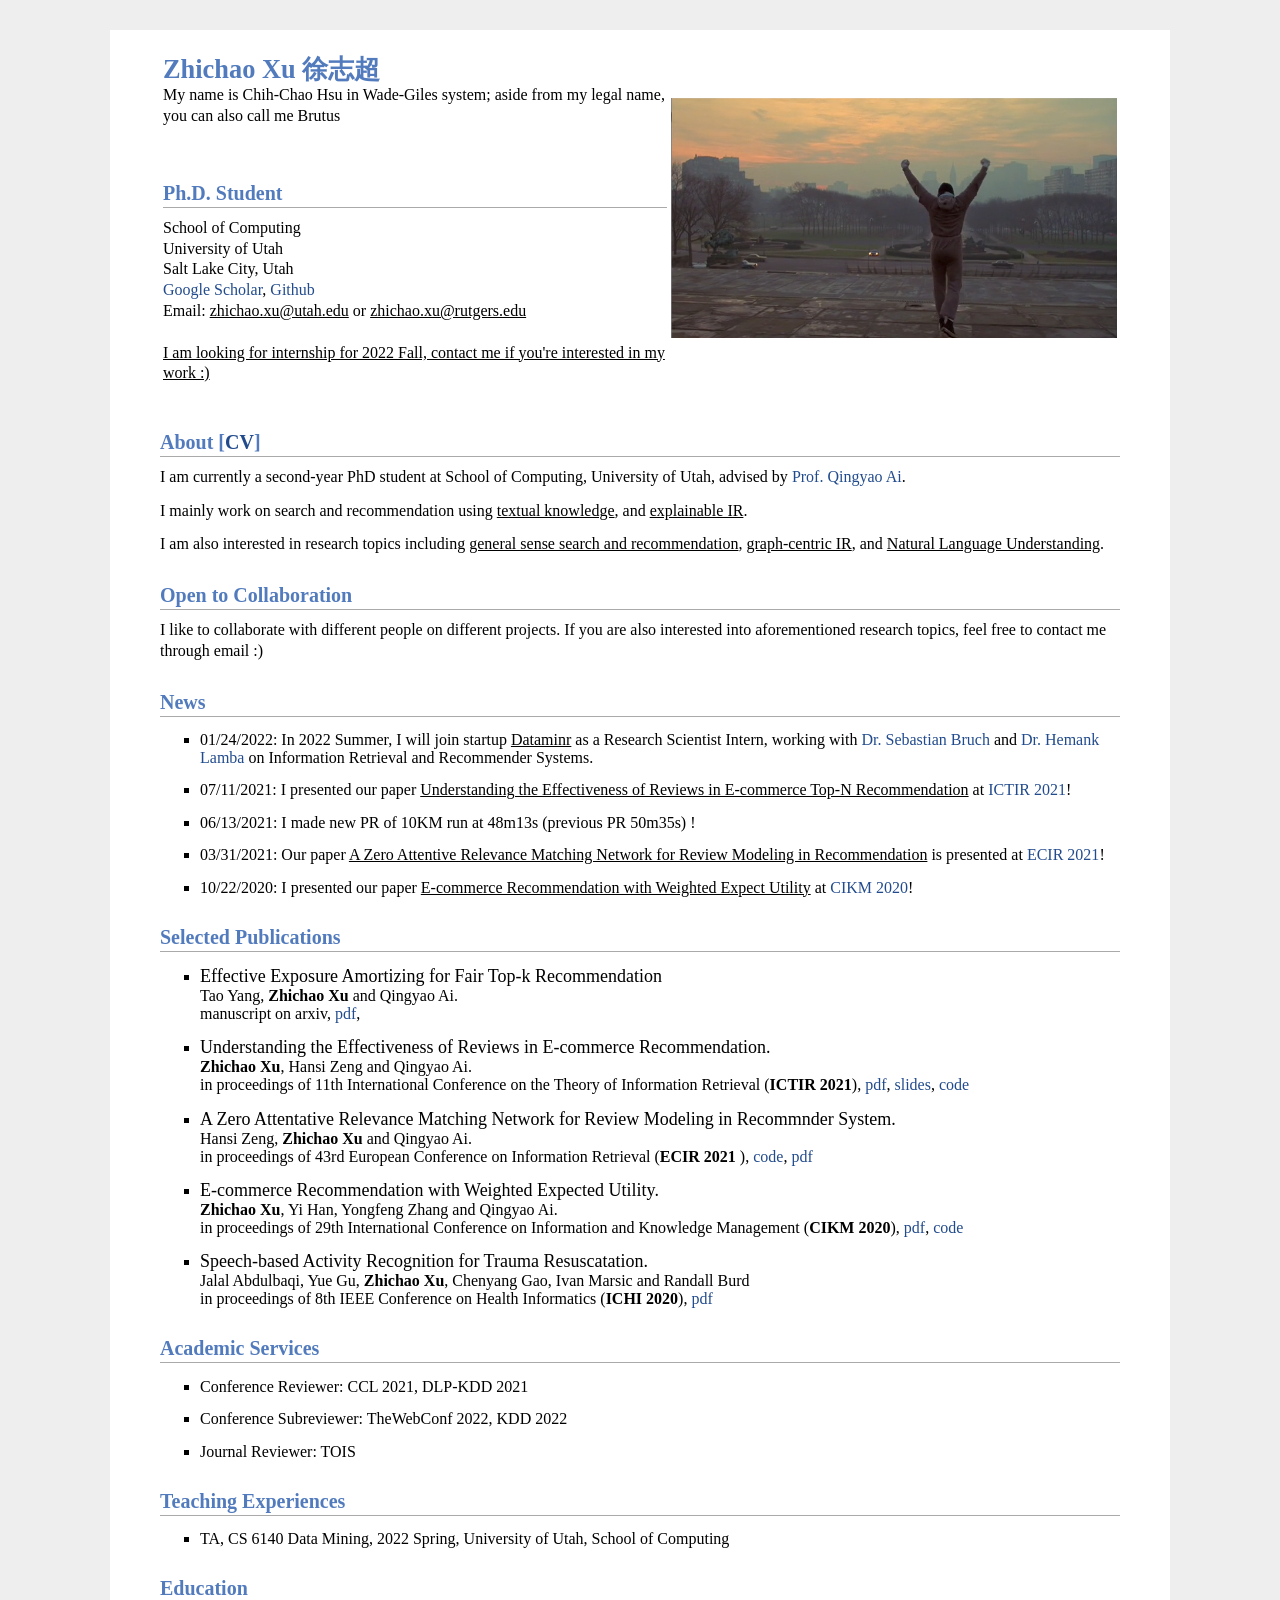
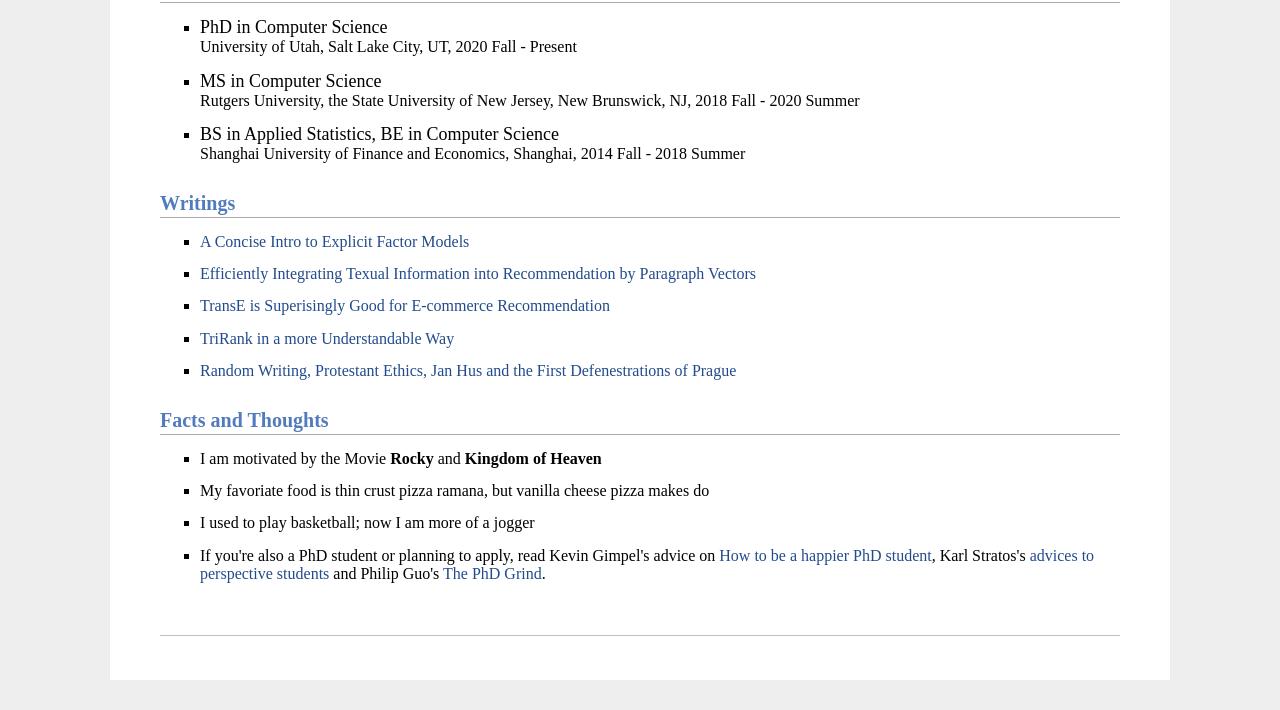
==== index.html @ 5291710b "Add files via upload" ====
<!DOCTYPE html PUBLIC "-//W3C//DTD XHTML 1.1//EN"
  "http://www.w3.org/TR/xhtml11/DTD/xhtml11.dtd">
<html xmlns="http://www.w3.org/1999/xhtml" xml:lang="en">
<head>
<link rel="shortcut icon" href="myIcon.ico">
<meta http-equiv="Content-Type" content="text/html;charset=utf-8" />

<link rel="stylesheet" href="jemdoc.css" type="text/css">
<title>Zhichao Xu, University of Utah</title>
<script>
  (function(i,s,o,g,r,a,m){i['GoogleAnalyticsObject']=r;i[r]=i[r]||function(){
  (i[r].q=i[r].q||[]).push(arguments)},i[r].l=1*new Date();a=s.createElement(o),
  m=s.getElementsByTagName(o)[0];a.async=1;a.src=g;m.parentNode.insertBefore(a,m)
  })(window,document,'script','https://www.google-analytics.com/analytics.js','ga');

  ga('create', 'UA-87320911-1', 'auto');
  ga('send', 'pageview');

</script>
</head>
<body>

<table>
	<tbody>
		<tr>
			<td width="670", height="240">
				<div id="toptitle">					
					<h1>Zhichao Xu 徐志超</h1>
					<p>My name is Chih-Chao Hsu in Wade-Giles system; aside from my legal name, you can also call me Brutus</p>
				</div>
				
				<h2>Ph.D. Student</h2>
				<p>
					School of Computing 
					<br>
					University of Utah 
					<br>
					Salt Lake City, Utah
					<br>
					<a href="https://scholar.google.com/citations?hl=en&user=LmLtV_kAAAAJ&view_op=list_works&authuser=1&sortby=pubdate">Google Scholar</a>,
					<a href="https://github.com/zhichaoxu-shufe">Github</a>
					<br>
					Email: <u>zhichao.xu@utah.edu</u> or <u>zhichao.xu@rutgers.edu</u>
					<br>
					<br>
					<u>I am looking for internship for 2022 Fall, contact me if you're interested in my work :)</u>
				</p>
			</td>
			<td>
			<img src="images/Rocky.png" border="0" height="240">
			</td>
		</tr>
	<tr>
	</tr>
	</tbody>
</table>

<h2>About [<a href="zhichao_xu_cv_homepage.pdf">CV</a>]</h2>
<p> 
	I am currently a second-year PhD student at School of Computing, University of Utah, advised by <a href="http://ir.aiqingyao.org/home">Prof. Qingyao Ai</a>.
</p>
<p>
	I mainly work on search and recommendation using <u>textual knowledge</u>, and <u>explainable IR</u>.	
</p>
<p>
	I am also interested in research topics including <u>general sense search and recommendation</u>, <u>graph-centric IR</u>, and <u>Natural Language Understanding</u>.
</p>

<h2> Open to Collaboration </h2> 
<p> 
	I like to collaborate with different people on different projects. If you are also interested into aforementioned research topics, feel free to contact me through email :)
</p>

	
<h2> News </h2> 
<ul>
	<li> 01/24/2022: In 2022 Summer, I will join startup <u>Dataminr</u> as a Research Scientist Intern, working with <a href="https://scholar.google.com/citations?hl=en&user=aAWYKCcAAAAJ&view_op=list_works&sortby=pubdate">Dr. Sebastian Bruch</a> and <a href="https://scholar.google.com/citations?user=nuW3M98AAAAJ&hl=en">Dr. Hemank Lamba</a> on Information Retrieval and Recommender Systems.
	</li>
	<li> 07/11/2021: I presented our paper <u>Understanding the Effectiveness of Reviews in E-commerce Top-N Recommendation</u> at <a href="https://ictir2021.org/">ICTIR 2021</a>!
	</li>
	<li> 06/13/2021: I made new PR of 10KM run at 48m13s (previous PR 50m35s) !
	</li>
	<li> 03/31/2021: Our paper <u>A Zero Attentive Relevance Matching Network for Review Modeling in Recommendation</u> is presented at <a href="https://www.ecir2021.eu/">ECIR 2021</a>!
	</li>
	<li> 10/22/2020: I presented our paper <u>E-commerce Recommendation with Weighted Expect Utility</u> at <a href="https://cikm2020.org/">CIKM 2020</a>!
	</li>
</ul>

<h2> Selected Publications </h2> 
<ul>
	<li> <font face = "Georgia" size = "+1">Effective Exposure Amortizing for Fair Top-k Recommendation</font><br>

		Tao Yang, <b>Zhichao Xu</b> and Qingyao Ai.<br>
		manuscript on arxiv,

		<a href="https://arxiv.org/pdf/2204.03046">pdf</a>,
	</li>
	<li> <font face = "Georgia" size = "+1">Understanding the Effectiveness of Reviews in E-commerce Recommendation.</font><br>

		<b>Zhichao Xu</b>, Hansi Zeng and Qingyao Ai.<br>
		in proceedings of 11th International Conference on the Theory of Information Retrieval (<b>ICTIR 2021</b>),

		<a href="https://arxiv.org/abs/2106.09665">pdf</a>,
		<a href="https://drive.google.com/file/d/1ozl6zHEdwwZziS7ttX9AENeKAaf14ACF/view?usp=sharing">slides</a>,
		<a href="https://github.com/zhichaoxu-shufe/understanding-reviews">code</a>
	</li>
	<li> <font face = "Georgia" size = "+1">A Zero Attentative Relevance Matching Network for Review Modeling in Recommnder System. </font><br>

		Hansi Zeng, <b>Zhichao Xu</b> and Qingyao Ai. <br>
		in proceedings of 43rd European Conference on Information Retrieval (<b>ECIR 2021 </b>),

		<a href="https://github.com/HansiZeng/ZARM">code</a>,
		<a href="https://arxiv.org/abs/2101.06387">pdf</a>
	</li>
	<li> <font face = "Georgia" size = "+1">E-commerce Recommendation with Weighted Expected Utility. </font><br>

		<b>Zhichao Xu</b>, Yi Han, Yongfeng Zhang and Qingyao Ai. <br>
		in proceedings of 29th International Conference on Information and Knowledge Management (<b>CIKM 2020</b>),

		<a href="https://dl.acm.org/doi/abs/10.1145/3340531.3411993">pdf</a>,
		<a href="https://github.com/zhichaoxu-shufe/E-commerce-Rec-with-WEU">code</a>
	</li>
	<li> <font face = "Georgia" size = "+1">Speech-based Activity Recognition for Trauma Resuscatation.</font><br>

		Jalal Abdulbaqi, Yue Gu, <b>Zhichao Xu</b>, Chenyang Gao, Ivan Marsic and Randall Burd<br>
		in proceedings of 8th IEEE Conference on Health Informatics (<b>ICHI 2020</b>),

		<a href="https://ieeexplore.ieee.org/abstract/document/9374372">pdf</a>
	</li>
</ul>
	
<h2> Academic Services </h2>
<ul>
	<li> Conference Reviewer: CCL 2021, DLP-KDD 2021
	</li>
	<li> Conference Subreviewer: TheWebConf 2022, KDD 2022
	</li>
	<li> Journal Reviewer: TOIS
	</li>
</ul>
	
<h2> Teaching Experiences </h2>
<ul>
	<li> TA, CS 6140 Data Mining, 2022 Spring, University of Utah, School of Computing
	</li>
</ul>


<h2> Education </h2>
<ul>
	<li> <font face="Georgia" size="+1">PhD in Computer Science</font><br> 
		University of Utah, Salt Lake City, UT, 2020 Fall - Present
	</li>
	<li> <font face="Georgia" size="+1">MS in Computer Science</font><br>
		Rutgers University, the State University of New Jersey, New Brunswick, NJ, 2018 Fall - 2020 Summer
	</li>
	<li> <font face="Georgia" size="+1">BS in Applied Statistics, BE in Computer Science</font><br>
		Shanghai University of Finance and Economics, Shanghai, 2014 Fall - 2018 Summer
	</li>
</ul>
	
<h2> Writings </h2>
<ul>
	<li> <a href="https://drive.google.com/file/d/16vuwj6nqhdZL_20WUq_kqKdzdZYjsht3/view?usp=sharing">A Concise Intro to Explicit Factor Models</a>
	</li>
	<li> <a href="https://drive.google.com/file/d/1DrS0gajN26NDdY1848lvbG5WqQ-GRHMM/view?usp=sharing">Efficiently Integrating Texual Information into Recommendation by Paragraph Vectors</a>
	</li>
	<li> <a href="https://drive.google.com/file/d/1PBr1qONUiPK_YTCZgQYl-dJdDLxAdyII/view?usp=sharing">TransE is Superisingly Good for E-commerce Recommendation</a>
	</li>
	<li> <a href="https://drive.google.com/file/d/1na8M5XKB8Eqh3_lWRy3IFYZZqIx6TCVs/view?usp=sharing">TriRank in a more Understandable Way</a>
	</li>
	<li> <a href="https://drive.google.com/file/d/1eMzhZ8K7l2jRC_zYJu3dSK6OIHD3osiO/view?usp=sharing">Random Writing, Protestant Ethics, Jan Hus and the First Defenestrations of Prague</a>
	</li>
</ul>

<h2> Facts and Thoughts </h2>
<ul>
	<li> I am motivated by the Movie <b>Rocky</b> and <b>Kingdom of Heaven</b>
	</li>
	<li> My favoriate food is thin crust pizza ramana, but vanilla cheese pizza makes do
	</li>
	<li> I used to play basketball; now I am more of a jogger
	</li>
	<li> If you're also a PhD student or planning to apply, read Kevin Gimpel's advice on <a href="https://home.ttic.edu/~kgimpel/etc/phd-advice.pdf">How to be a happier PhD student</a>, Karl Stratos's <a href="http://karlstratos.com/#student">advices to perspective students</a> and Philip Guo's <a href="https://www.scholat.com/teamwork/teamworkdownloadscholar.html?id=4924&teamId=1158">The PhD Grind</a>.
</ul>


<p><center>
	<div id="clustrmaps-widget" style="width:30%">
		<script type="text/javascript" id="clustrmaps" src="//clustrmaps.com/map_v2.js?d=2pfFYFQyuD56AVtvFpUzIDqj9STNfO0JtDQ7USXqIRo&cl=ffffff&w=a"></script>

</div>  

<div id="footer">
	<div id="footer-text"></div>
</div>

</center></p>
</body></html>
---- jemdoc.css ----
/* Default css file for jemdoc. */

table#tlayout {
    border: none;
    border-collapse: separate;
    background: white;
}
/*
body {
	background: white;
	padding-bottom: 8px;
	margin: 0;
}
*/
html {
  background-color: #eeeeee; 
}

body { 
  font-family: Georgia, serif;
  color: #000;
  background-color: #ffffff; 
  text-align:left; /* for IE */
  margin-top: 30px; 
  margin-bottom: 30px;
  margin-left: auto;
  margin-right: auto;
  padding-left:  50px;
  padding-right: 50px;
  padding-top: 10px;
  padding-bottom: 30px;
  max-width: 960px;
}

#layout-menu {
	background: #f6f6f6;
	border: 1px solid #dddddd;
	padding-top: 0.5em;
	padding-left: 8px;
	padding-right: 8px;
	font-size: 1.0em;
	width: auto;
	white-space: nowrap;
    text-align: left;
    vertical-align: top;
}

#layout-menu td {
	background: #f4f4f4;
    vertical-align: top;
}

#layout-content {
	padding-top: 0.0em;
	padding-left: 1.0em;
	padding-right: 1.0em;
    border: none;
    background: white;
    text-align: left;
    vertical-align: top;
}

#layout-menu a {
	line-height: 1.5em;
	margin-left: 0.5em;
}

tt {
    background: #ffffdd;
}

pre, tt {
	font-size: 90%;
	font-family: monaco, monospace;
}

a, a > tt {
	color: #224b8d;
	text-decoration: none;
}

a:hover {
	border-bottom: 1px gray dotted;
}

#layout-menu a.current:link, #layout-menu a.current:visited {
	color: #022b6d;
	border-bottom: 1px gray solid;
}
#layout-menu a:link, #layout-menu a:visited, #layout-menu a:hover {
	color: #527bbd;
	text-decoration: none;
}
#layout-menu a:hover {
	text-decoration: none;
}

div.menu-category {
	border-bottom: 1px solid gray;
	margin-top: 0.8em;
	padding-top: 0.2em;
	padding-bottom: 0.1em;
	font-weight: bold;
}

div.menu-item {
	padding-left: 16px;
	text-indent: -16px;
}

div#toptitle {
	padding-bottom: 0.2em;
	margin-bottom: 1.5em;
	/*border-bottom: 3px double gray;*/
}

/* Reduce space if we begin the page with a title. */
div#toptitle + h2, div#toptitle + h3 {
	margin-top: 0em;
}

div#subtitle {
	margin-top: 0.0em;
	margin-bottom: 0.0em;
	padding-top: 0em;
	padding-bottom: 0.1em;
}

em {
	font-style: italic;
}

strong {
	font-weight: bold;
}


h1, h2, h3 {
	color: #527bbd;
	margin-top: 0.7em;
	margin-bottom: 0.5em;
	padding-bottom: 0.2em;
	line-height: 1.0;
	padding-top: 0.5em;
	border-bottom: 1px solid #aaaaaa;
}

h1 {
	font-size: 165%;
	padding-bottom: 0.3em;
}

h2 {
	padding-top: 0.8em;
	font-size: 125%;
}

h2 + h3 {
    padding-top: 0.2em;
}

h3 {
	font-size: 110%;
	border-bottom: none;
}

p {
	margin-top: 0.0em;
	margin-bottom: 0.8em;
	padding: 0;
	line-height: 1.3;
}

pre {
	padding: 0;
	margin: 0;
}

div#footer {
	font-size: small;
	border-top: 1px solid #c0c0c0;
	padding-top: 0.1em;
	margin-top: 4.0em;
	color: #c0c0c0;
}

div#footer a {
	color: #80a0b0;
}

div#footer-text {
	float: left;
	padding-bottom: 8px;
}

ul, ol, dl {
	margin-top: 0.2em;
	padding-top: 0;
	margin-bottom: 0.8em;
}

dt {
	margin-top: 0.5em;
	margin-bottom: 0;
}

dl {
	margin-left: 20px;
}

dd {
	color: #222222;
}

dd > *:first-child {
	margin-top: 0;
}

ul {
	list-style-position: outside;
	list-style-type: square;
}

p + ul, p + ol {
	margin-top: -0.5em;
}

li {
	margin-top:0.9em;
}

ol {
	list-style-position: outside;
	list-style-type: decimal;
}

li p, dd p {
	margin-bottom: 0.3em;
}


ol ol {
	list-style-type: lower-alpha;
}

ol ol ol {
	list-style-type: lower-roman;
}

p + div.codeblock {
	margin-top: -0.6em;
}

div.codeblock, div.infoblock {
	margin-right: 0%;
	margin-top: 1.2em;
	margin-bottom: 1.3em;
}

div.blocktitle {
	font-weight: bold;
	color: #cd7b62;
	margin-top: 1.2em;
	margin-bottom: 0.1em;
}

div.blockcontent {
	border: 1px solid silver;
	padding: 0.3em 0.5em;
}

div.infoblock > div.blockcontent {
	background: #ffffee;
}

div.blockcontent p + ul, div.blockcontent p + ol {
	margin-top: 0.4em;
}

div.infoblock p {
	margin-bottom: 0em;
}

div.infoblock li p, div.infoblock dd p {
	margin-bottom: 0.5em;
}

div.infoblock p + p {
	margin-top: 0.8em;
}

div.codeblock > div.blockcontent {
	background: #f6f6f6;
}

span.pycommand {
	color: #000070;
}

span.statement {
	color: #008800;
}
span.builtin {
	color: #000088;
}
span.special {
	color: #990000;
}
span.operator {
	color: #880000;
}
span.error {
	color: #aa0000;
}
span.comment, span.comment > *, span.string, span.string > * {
	color: #606060;
}

@media print {
	#layout-menu { display: none; }
}

#fwtitle {
	margin: 2px;
}

#fwtitle #toptitle {
	padding-left: 0.5em;
	margin-bottom: 0.5em;
}

#layout-content h1:first-child, #layout-content h2:first-child, #layout-content h3:first-child {
	margin-top: -0.7em;
}

div#toptitle h1, #layout-content div#toptitle h1 {
	margin-bottom: 0.0em;
	padding-bottom: 0.1em;
	padding-top: 0;
	margin-top: 0.5em;
	border-bottom: none;
}

img.eq {
	padding: 0;
	padding-left: 0.1em;
	padding-right: 0.1em;
	margin: 0;
}

img.eqwl {
	padding-left: 2em;
	padding-top: 0.6em;
	padding-bottom: 0.2em;
	margin: 0;
}

table + table {
    margin-top: 1em;
}

tr.heading {
    font-weight: bold;
    border-bottom: 2px solid black;
}

img {
    border: none;
}

table.imgtable, table.imgtable td {
    border: none;
    text-align: left;
}
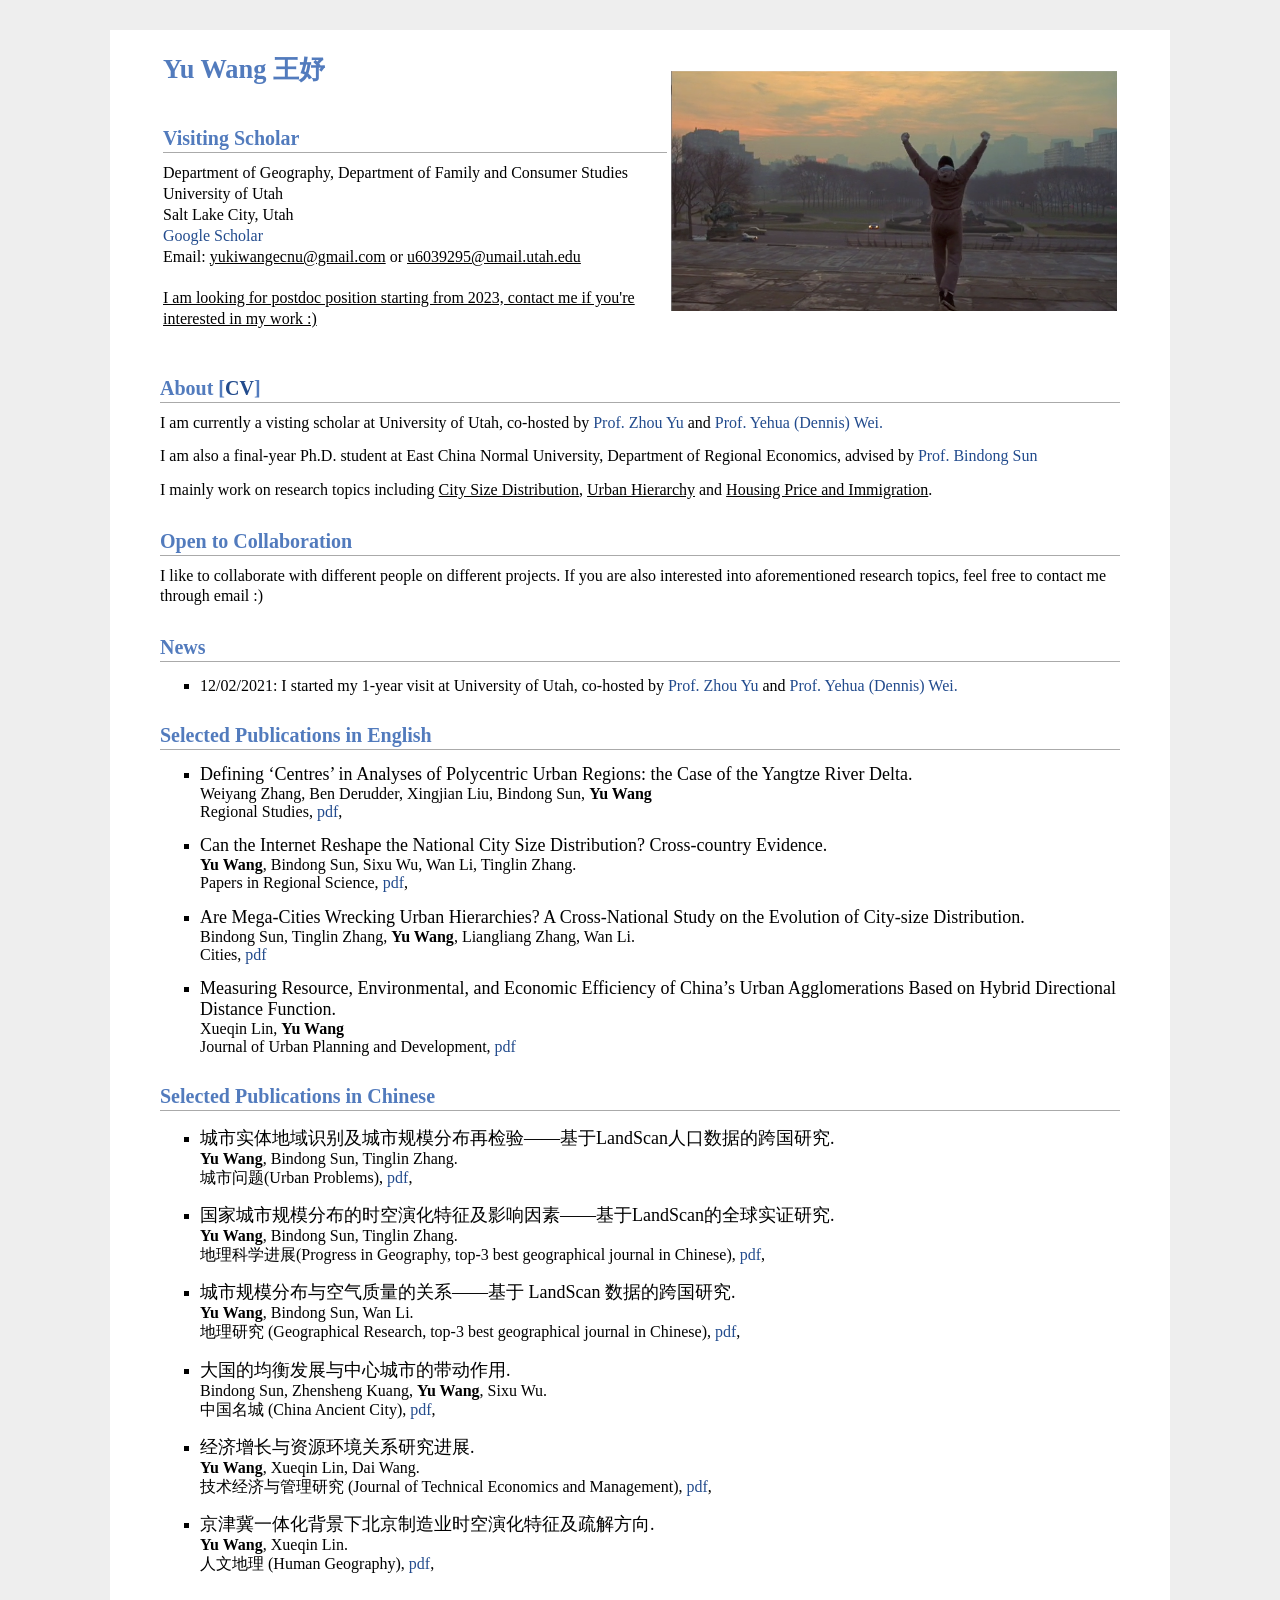
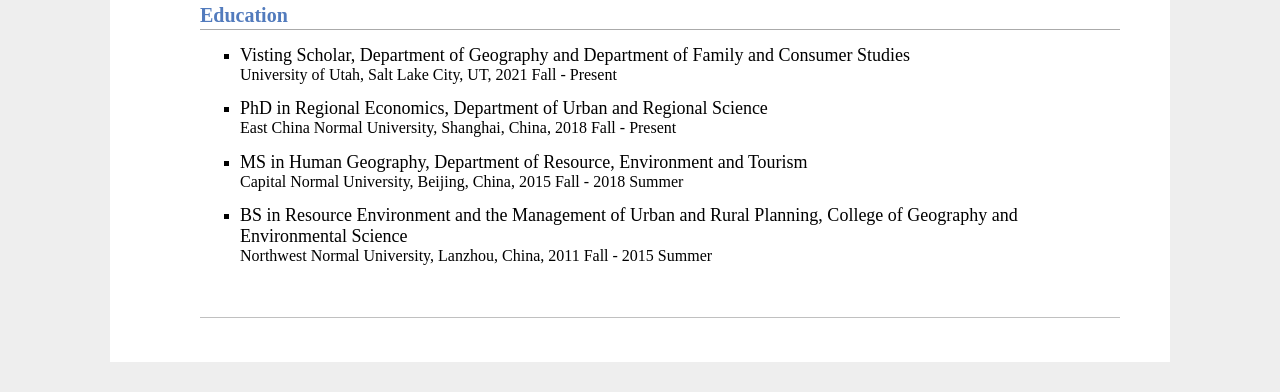
==== commit fad14d8a: "Update index.html" ====
--- a/index.html
+++ b/index.html
@@ -6,7 +6,7 @@
 <meta http-equiv="Content-Type" content="text/html;charset=utf-8" />
 
 <link rel="stylesheet" href="jemdoc.css" type="text/css">
-<title>Zhichao Xu, University of Utah</title>
+<title>Yu Wang, University of Utah</title>
 <script>
   (function(i,s,o,g,r,a,m){i['GoogleAnalyticsObject']=r;i[r]=i[r]||function(){
   (i[r].q=i[r].q||[]).push(arguments)},i[r].l=1*new Date();a=s.createElement(o),
@@ -25,25 +25,23 @@
 		<tr>
 			<td width="670", height="240">
 				<div id="toptitle">					
-					<h1>Zhichao Xu 徐志超</h1>
-					<p>My name is Chih-Chao Hsu in Wade-Giles system; aside from my legal name, you can also call me Brutus</p>
+					<h1>Yu Wang 王妤</h1>
 				</div>
 				
-				<h2>Ph.D. Student</h2>
+				<h2>Visiting Scholar</h2>
 				<p>
-					School of Computing 
+					Department of Geography, Department of Family and Consumer Studies
 					<br>
 					University of Utah 
 					<br>
 					Salt Lake City, Utah
 					<br>
-					<a href="https://scholar.google.com/citations?hl=en&user=LmLtV_kAAAAJ&view_op=list_works&authuser=1&sortby=pubdate">Google Scholar</a>,
-					<a href="https://github.com/zhichaoxu-shufe">Github</a>
+					<a href="https://scholar.google.com/citations?user=kgi0i9MAAAAJ&hl=en">Google Scholar</a>
 					<br>
-					Email: <u>zhichao.xu@utah.edu</u> or <u>zhichao.xu@rutgers.edu</u>
+					Email: <u>yukiwangecnu@gmail.com</u> or <u>u6039295@umail.utah.edu</u>
 					<br>
 					<br>
-					<u>I am looking for internship for 2022 Fall, contact me if you're interested in my work :)</u>
+					<u>I am looking for postdoc position starting from 2023, contact me if you're interested in my work :)</u>
 				</p>
 			</td>
 			<td>
@@ -57,13 +55,13 @@
 
 <h2>About [<a href="zhichao_xu_cv_homepage.pdf">CV</a>]</h2>
 <p> 
-	I am currently a second-year PhD student at School of Computing, University of Utah, advised by <a href="http://ir.aiqingyao.org/home">Prof. Qingyao Ai</a>.
+	I am currently a visting scholar at University of Utah, co-hosted by <a href="https://faculty.utah.edu/u0488603-ZHOU_(Joe)_YU/research/index.hml">Prof. Zhou Yu</a> and <a href="https://content.csbs.utah.edu/~weiy/">Prof. Yehua (Dennis) Wei.</a>
+</p>
+<p> 
+	I am also a final-year Ph.D. student at East China Normal University, Department of Regional Economics, advised by <a href="https://faculty.ecnu.edu.cn/_s32/sbd_en/main.psp">Prof. Bindong Sun</a>
 </p>
 <p>
-	I mainly work on search and recommendation using <u>textual knowledge</u>, and <u>explainable IR</u>.	
-</p>
-<p>
-	I am also interested in research topics including <u>general sense search and recommendation</u>, <u>graph-centric IR</u>, and <u>Natural Language Understanding</u>.
+	I mainly work on research topics including <u>City Size Distribution</u>, <u>Urban Hierarchy</u> and <u>Housing Price and Immigration</u>.	
 </p>
 
 <h2> Open to Collaboration </h2> 
@@ -74,121 +72,102 @@
 	
 <h2> News </h2> 
 <ul>
-	<li> 01/24/2022: In 2022 Summer, I will join startup <u>Dataminr</u> as a Research Scientist Intern, working with <a href="https://scholar.google.com/citations?hl=en&user=aAWYKCcAAAAJ&view_op=list_works&sortby=pubdate">Dr. Sebastian Bruch</a> and <a href="https://scholar.google.com/citations?user=nuW3M98AAAAJ&hl=en">Dr. Hemank Lamba</a> on Information Retrieval and Recommender Systems.
-	</li>
-	<li> 07/11/2021: I presented our paper <u>Understanding the Effectiveness of Reviews in E-commerce Top-N Recommendation</u> at <a href="https://ictir2021.org/">ICTIR 2021</a>!
-	</li>
-	<li> 06/13/2021: I made new PR of 10KM run at 48m13s (previous PR 50m35s) !
-	</li>
-	<li> 03/31/2021: Our paper <u>A Zero Attentive Relevance Matching Network for Review Modeling in Recommendation</u> is presented at <a href="https://www.ecir2021.eu/">ECIR 2021</a>!
-	</li>
-	<li> 10/22/2020: I presented our paper <u>E-commerce Recommendation with Weighted Expect Utility</u> at <a href="https://cikm2020.org/">CIKM 2020</a>!
+	<li> 12/02/2021: I started my 1-year visit at University of Utah, co-hosted by <a href="https://faculty.utah.edu/u0488603-ZHOU_(Joe)_YU/research/index.hml">Prof. Zhou Yu</a> and <a href="https://content.csbs.utah.edu/~weiy/">Prof. Yehua (Dennis) Wei.</a>
 	</li>
 </ul>
 
-<h2> Selected Publications </h2> 
+<h2> Selected Publications in English</h2> 
 <ul>
-	<li> <font face = "Georgia" size = "+1">Effective Exposure Amortizing for Fair Top-k Recommendation</font><br>
+	<li> <font face = "Georgia" size = "+1">Defining ‘Centres’ in Analyses of Polycentric Urban Regions: the Case of the Yangtze River Delta.</font><br>
 
-		Tao Yang, <b>Zhichao Xu</b> and Qingyao Ai.<br>
-		manuscript on arxiv,
+		Weiyang Zhang, Ben Derudder, Xingjian Liu, Bindong Sun, <b>Yu Wang</b><br>
+		Regional Studies,
+		<a href="https://www.tandfonline.com/doi/abs/10.1080/00343404.2021.1912725">pdf</a>,
+	</li>
+	<li> <font face = "Georgia" size = "+1">Can the Internet Reshape the National City Size Distribution? Cross‐country Evidence.</font><br>
 
-		<a href="https://arxiv.org/pdf/2204.03046">pdf</a>,
+		<b>Yu Wang</b>, Bindong Sun, Sixu Wu, Wan Li, Tinglin Zhang.<br>
+		Papers in Regional Science,
+
+		<a href="https://rsaiconnect.onlinelibrary.wiley.com/doi/abs/10.1111/pirs.12619">pdf</a>,
 	</li>
-	<li> <font face = "Georgia" size = "+1">Understanding the Effectiveness of Reviews in E-commerce Recommendation.</font><br>
+	<li> <font face = "Georgia" size = "+1">Are Mega-Cities Wrecking Urban Hierarchies? A Cross-National Study on the Evolution of City-size Distribution. </font><br>
 
-		<b>Zhichao Xu</b>, Hansi Zeng and Qingyao Ai.<br>
-		in proceedings of 11th International Conference on the Theory of Information Retrieval (<b>ICTIR 2021</b>),
+		Bindong Sun, Tinglin Zhang, <b>Yu Wang</b>, Liangliang Zhang, Wan Li. <br>
+		Cities,
 
-		<a href="https://arxiv.org/abs/2106.09665">pdf</a>,
-		<a href="https://drive.google.com/file/d/1ozl6zHEdwwZziS7ttX9AENeKAaf14ACF/view?usp=sharing">slides</a>,
-		<a href="https://github.com/zhichaoxu-shufe/understanding-reviews">code</a>
+		<a href="https://www.sciencedirect.com/science/article/abs/pii/S0264275120313470">pdf</a>
 	</li>
-	<li> <font face = "Georgia" size = "+1">A Zero Attentative Relevance Matching Network for Review Modeling in Recommnder System. </font><br>
+	<li> <font face = "Georgia" size = "+1">Measuring Resource, Environmental, and Economic Efficiency of China’s Urban Agglomerations Based on Hybrid Directional Distance Function.</font><br>
 
-		Hansi Zeng, <b>Zhichao Xu</b> and Qingyao Ai. <br>
-		in proceedings of 43rd European Conference on Information Retrieval (<b>ECIR 2021 </b>),
+		Xueqin Lin, <b>Yu Wang</b><br>
+		Journal of Urban Planning and Development,
 
-		<a href="https://github.com/HansiZeng/ZARM">code</a>,
-		<a href="https://arxiv.org/abs/2101.06387">pdf</a>
-	</li>
-	<li> <font face = "Georgia" size = "+1">E-commerce Recommendation with Weighted Expected Utility. </font><br>
-
-		<b>Zhichao Xu</b>, Yi Han, Yongfeng Zhang and Qingyao Ai. <br>
-		in proceedings of 29th International Conference on Information and Knowledge Management (<b>CIKM 2020</b>),
-
-		<a href="https://dl.acm.org/doi/abs/10.1145/3340531.3411993">pdf</a>,
-		<a href="https://github.com/zhichaoxu-shufe/E-commerce-Rec-with-WEU">code</a>
-	</li>
-	<li> <font face = "Georgia" size = "+1">Speech-based Activity Recognition for Trauma Resuscatation.</font><br>
-
-		Jalal Abdulbaqi, Yue Gu, <b>Zhichao Xu</b>, Chenyang Gao, Ivan Marsic and Randall Burd<br>
-		in proceedings of 8th IEEE Conference on Health Informatics (<b>ICHI 2020</b>),
-
-		<a href="https://ieeexplore.ieee.org/abstract/document/9374372">pdf</a>
+		<a href="https://ascelibrary.org/doi/abs/10.1061/(ASCE)UP.1943-5444.0000496">pdf</a>
 	</li>
 </ul>
 	
-<h2> Academic Services </h2>
+<h2> Selected Publications in Chinese</h2>
 <ul>
-	<li> Conference Reviewer: CCL 2021, DLP-KDD 2021
+
+	<li> <font face = "Georgia" size = "+1">城市实体地域识别及城市规模分布再检验——基于LandScan人口数据的跨国研究. </font><br>
+
+		<b>Yu Wang</b>, Bindong Sun, Tinglin Zhang. <br>
+		城市问题(Urban Problems),
+
+		<a href="https://kns.cnki.net/kcms/detail/detail.aspx?dbcode=CJFD&dbname=CJFDLAST2022&filename=CSWT202110007&uniplatform=NZKPT&v=haVsmcKTRooMiqEWNCQlXyporRfx8c-86XnKAVLPP-ADRvC2kgwi9uq2pRwU-W9k">pdf</a>,
 	</li>
-	<li> Conference Subreviewer: TheWebConf 2022, KDD 2022
+	<li> <font face = "Georgia" size = "+1">国家城市规模分布的时空演化特征及影响因素——基于LandScan的全球实证研究. </font><br>
+
+		<b>Yu Wang</b>, Bindong Sun, Tinglin Zhang. <br>
+		地理科学进展(Progress in Geography, top-3 best geographical journal in Chinese),
+
+		<a href="https://kns.cnki.net/kcms/detail/detail.aspx?dbcode=CJFD&dbname=CJFDLAST2021&filename=DLKJ202111002&uniplatform=NZKPT&v=LDvzdCfBtETkJBGWvefUFbDqxziY2sqgMH7L0o7Lm1Dxjv0WNG7KEOMl_ww8I3vP">pdf</a>,
 	</li>
-	<li> Journal Reviewer: TOIS
+	<li> <font face = "Georgia" size = "+1">城市规模分布与空气质量的关系——基于 LandScan 数据的跨国研究. </font><br>
+
+		<b>Yu Wang</b>, Bindong Sun, Wan Li. <br>
+		地理研究 (Geographical Research, top-3 best geographical journal in Chinese),
+
+		<a href="https://www.cnki.com.cn/Article/CJFDTotal-DLYJ202111015.htm">pdf</a>,
 	</li>
-</ul>
+	<li> <font face = "Georgia" size = "+1">大国的均衡发展与中心城市的带动作用. </font><br>
+
+		Bindong Sun, Zhensheng Kuang, <b>Yu Wang</b>, Sixu Wu.<br>
+		中国名城 (China Ancient City),
+		<a href="http://www.cqvip.com/qk/82958x/202010/7102922501.html">pdf</a>,
+	</li>
+	<li> <font face = "Georgia" size = "+1">经济增长与资源环境关系研究进展. </font><br>
+
+		<b>Yu Wang</b>, Xueqin Lin, Dai Wang.<br>
+		技术经济与管理研究 (Journal of Technical Economics and Management),
+		<a href="https://www.cnki.com.cn/Article/CJFDTotal-JXJG201909015.htm">pdf</a>,
+	</li>
+	<li> <font face = "Georgia" size = "+1">京津冀一体化背景下北京制造业时空演化特征及疏解方向. </font><br>
+
+		<b>Yu Wang</b>, Xueqin Lin.<br>
+		人文地理 (Human Geography),
+		<a href="http://rwdl.xisu.edu.cn/CN/article/downloadArticleFile.do?attachType=PDF&id=8594">pdf</a>,
+	</li>
 	
-<h2> Teaching Experiences </h2>
-<ul>
-	<li> TA, CS 6140 Data Mining, 2022 Spring, University of Utah, School of Computing
-	</li>
-</ul>
 
 
 <h2> Education </h2>
 <ul>
-	<li> <font face="Georgia" size="+1">PhD in Computer Science</font><br> 
-		University of Utah, Salt Lake City, UT, 2020 Fall - Present
+	<li> <font face="Georgia" size="+1">Visting Scholar, Department of Geography and Department of Family and Consumer Studies</font><br> 
+		University of Utah, Salt Lake City, UT, 2021 Fall - Present
 	</li>
-	<li> <font face="Georgia" size="+1">MS in Computer Science</font><br>
-		Rutgers University, the State University of New Jersey, New Brunswick, NJ, 2018 Fall - 2020 Summer
+	<li> <font face="Georgia" size="+1">PhD in Regional Economics, Department of Urban and Regional Science</font><br> 
+		East China Normal University, Shanghai, China, 2018 Fall - Present
 	</li>
-	<li> <font face="Georgia" size="+1">BS in Applied Statistics, BE in Computer Science</font><br>
-		Shanghai University of Finance and Economics, Shanghai, 2014 Fall - 2018 Summer
+	<li> <font face="Georgia" size="+1">MS in Human Geography, Department of Resource, Environment and Tourism</font><br>
+		Capital Normal University, Beijing, China, 2015 Fall - 2018 Summer
+	</li>
+	<li> <font face="Georgia" size="+1">BS in Resource Environment and the Management of Urban and Rural Planning, College of Geography and Environmental Science</font><br>
+		Northwest Normal University, Lanzhou, China, 2011 Fall - 2015 Summer
 	</li>
 </ul>
 	
-<h2> Writings </h2>
-<ul>
-	<li> <a href="https://drive.google.com/file/d/16vuwj6nqhdZL_20WUq_kqKdzdZYjsht3/view?usp=sharing">A Concise Intro to Explicit Factor Models</a>
-	</li>
-	<li> <a href="https://drive.google.com/file/d/1DrS0gajN26NDdY1848lvbG5WqQ-GRHMM/view?usp=sharing">Efficiently Integrating Texual Information into Recommendation by Paragraph Vectors</a>
-	</li>
-	<li> <a href="https://drive.google.com/file/d/1PBr1qONUiPK_YTCZgQYl-dJdDLxAdyII/view?usp=sharing">TransE is Superisingly Good for E-commerce Recommendation</a>
-	</li>
-	<li> <a href="https://drive.google.com/file/d/1na8M5XKB8Eqh3_lWRy3IFYZZqIx6TCVs/view?usp=sharing">TriRank in a more Understandable Way</a>
-	</li>
-	<li> <a href="https://drive.google.com/file/d/1eMzhZ8K7l2jRC_zYJu3dSK6OIHD3osiO/view?usp=sharing">Random Writing, Protestant Ethics, Jan Hus and the First Defenestrations of Prague</a>
-	</li>
-</ul>
-
-<h2> Facts and Thoughts </h2>
-<ul>
-	<li> I am motivated by the Movie <b>Rocky</b> and <b>Kingdom of Heaven</b>
-	</li>
-	<li> My favoriate food is thin crust pizza ramana, but vanilla cheese pizza makes do
-	</li>
-	<li> I used to play basketball; now I am more of a jogger
-	</li>
-	<li> If you're also a PhD student or planning to apply, read Kevin Gimpel's advice on <a href="https://home.ttic.edu/~kgimpel/etc/phd-advice.pdf">How to be a happier PhD student</a>, Karl Stratos's <a href="http://karlstratos.com/#student">advices to perspective students</a> and Philip Guo's <a href="https://www.scholat.com/teamwork/teamworkdownloadscholar.html?id=4924&teamId=1158">The PhD Grind</a>.
-</ul>
-
-
-<p><center>
-	<div id="clustrmaps-widget" style="width:30%">
-		<script type="text/javascript" id="clustrmaps" src="//clustrmaps.com/map_v2.js?d=2pfFYFQyuD56AVtvFpUzIDqj9STNfO0JtDQ7USXqIRo&cl=ffffff&w=a"></script>
-
 </div>  
 
 <div id="footer">
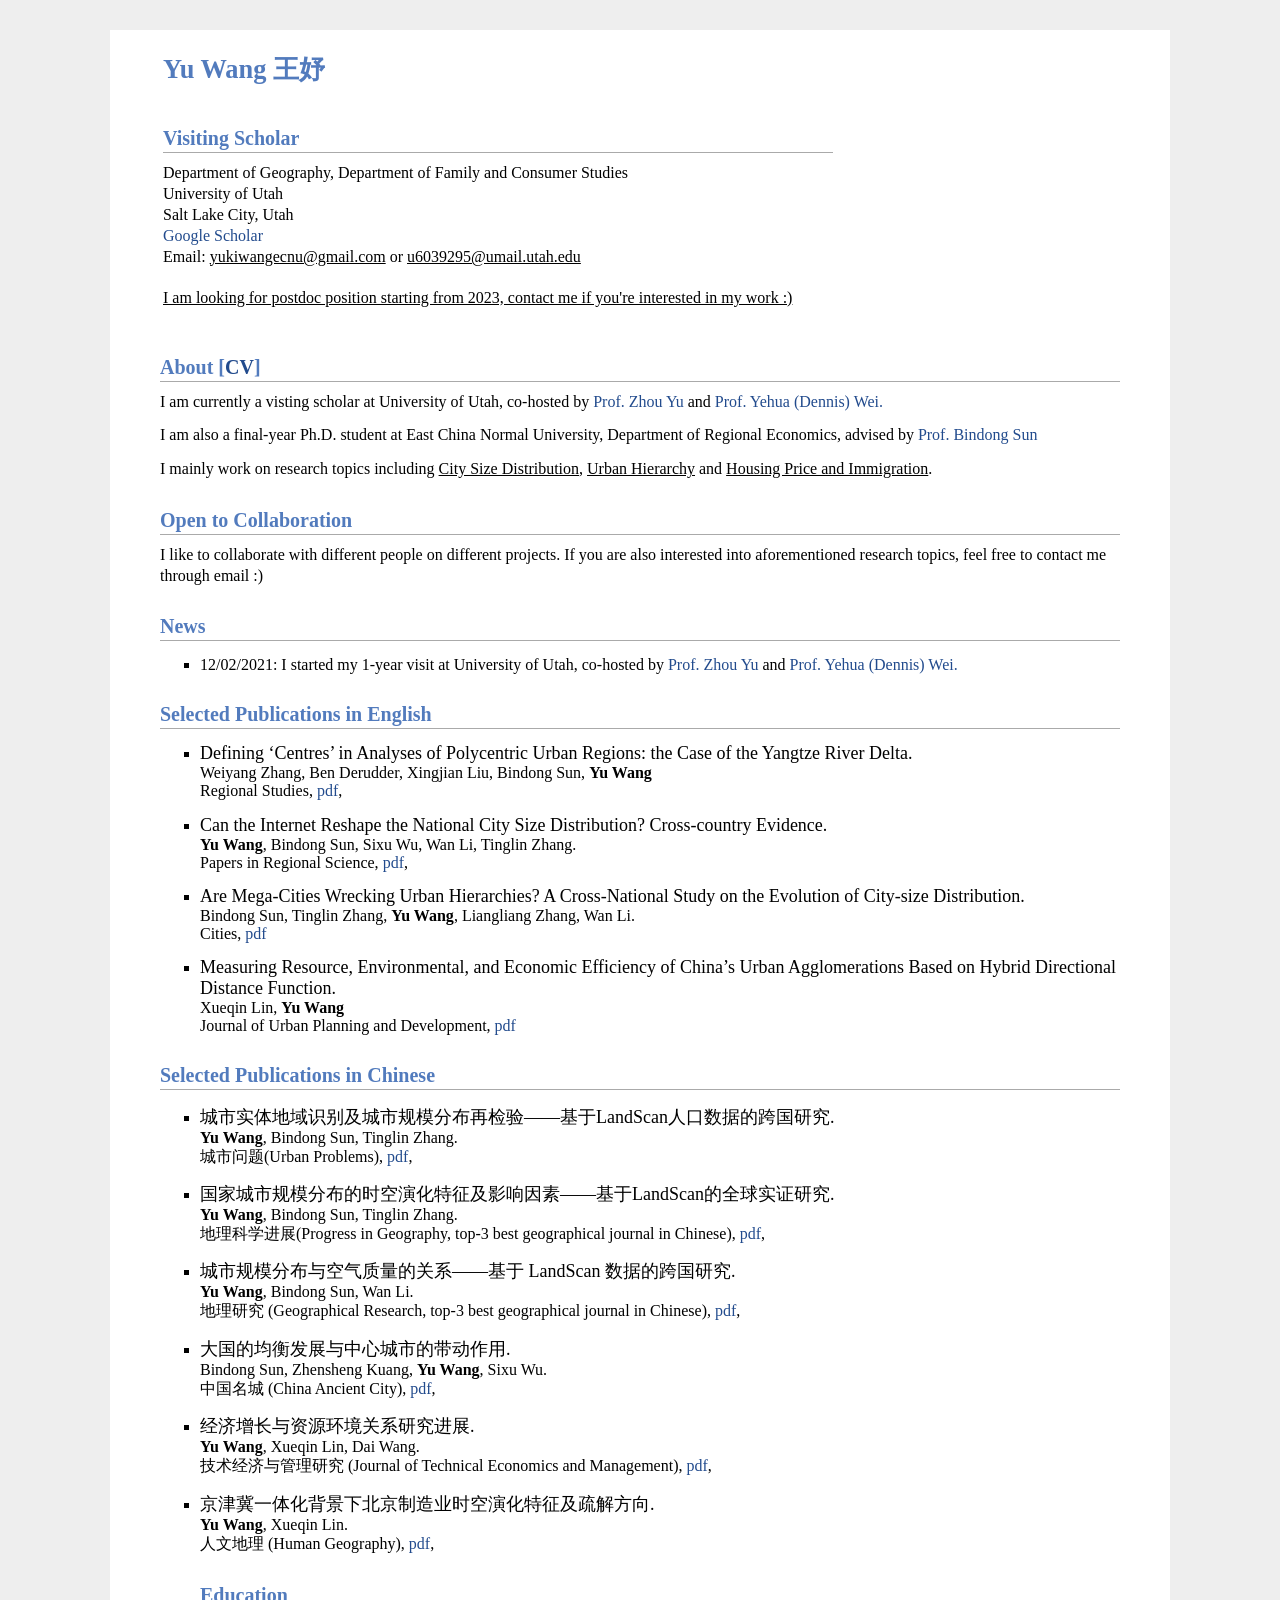
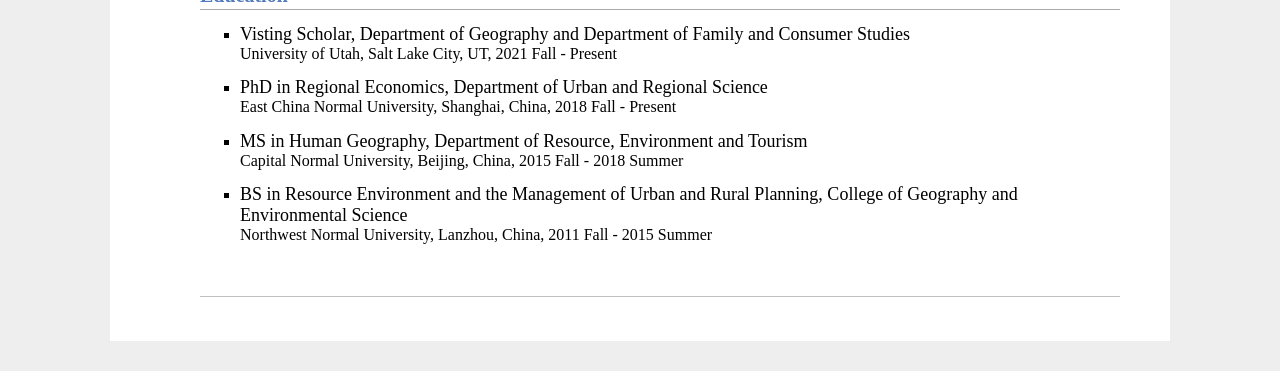
==== commit 1551ef88: "Update index.html" ====
--- a/index.html
+++ b/index.html
@@ -43,9 +43,6 @@
 					<br>
 					<u>I am looking for postdoc position starting from 2023, contact me if you're interested in my work :)</u>
 				</p>
-			</td>
-			<td>
-			<img src="images/Rocky.png" border="0" height="240">
 			</td>
 		</tr>
 	<tr>
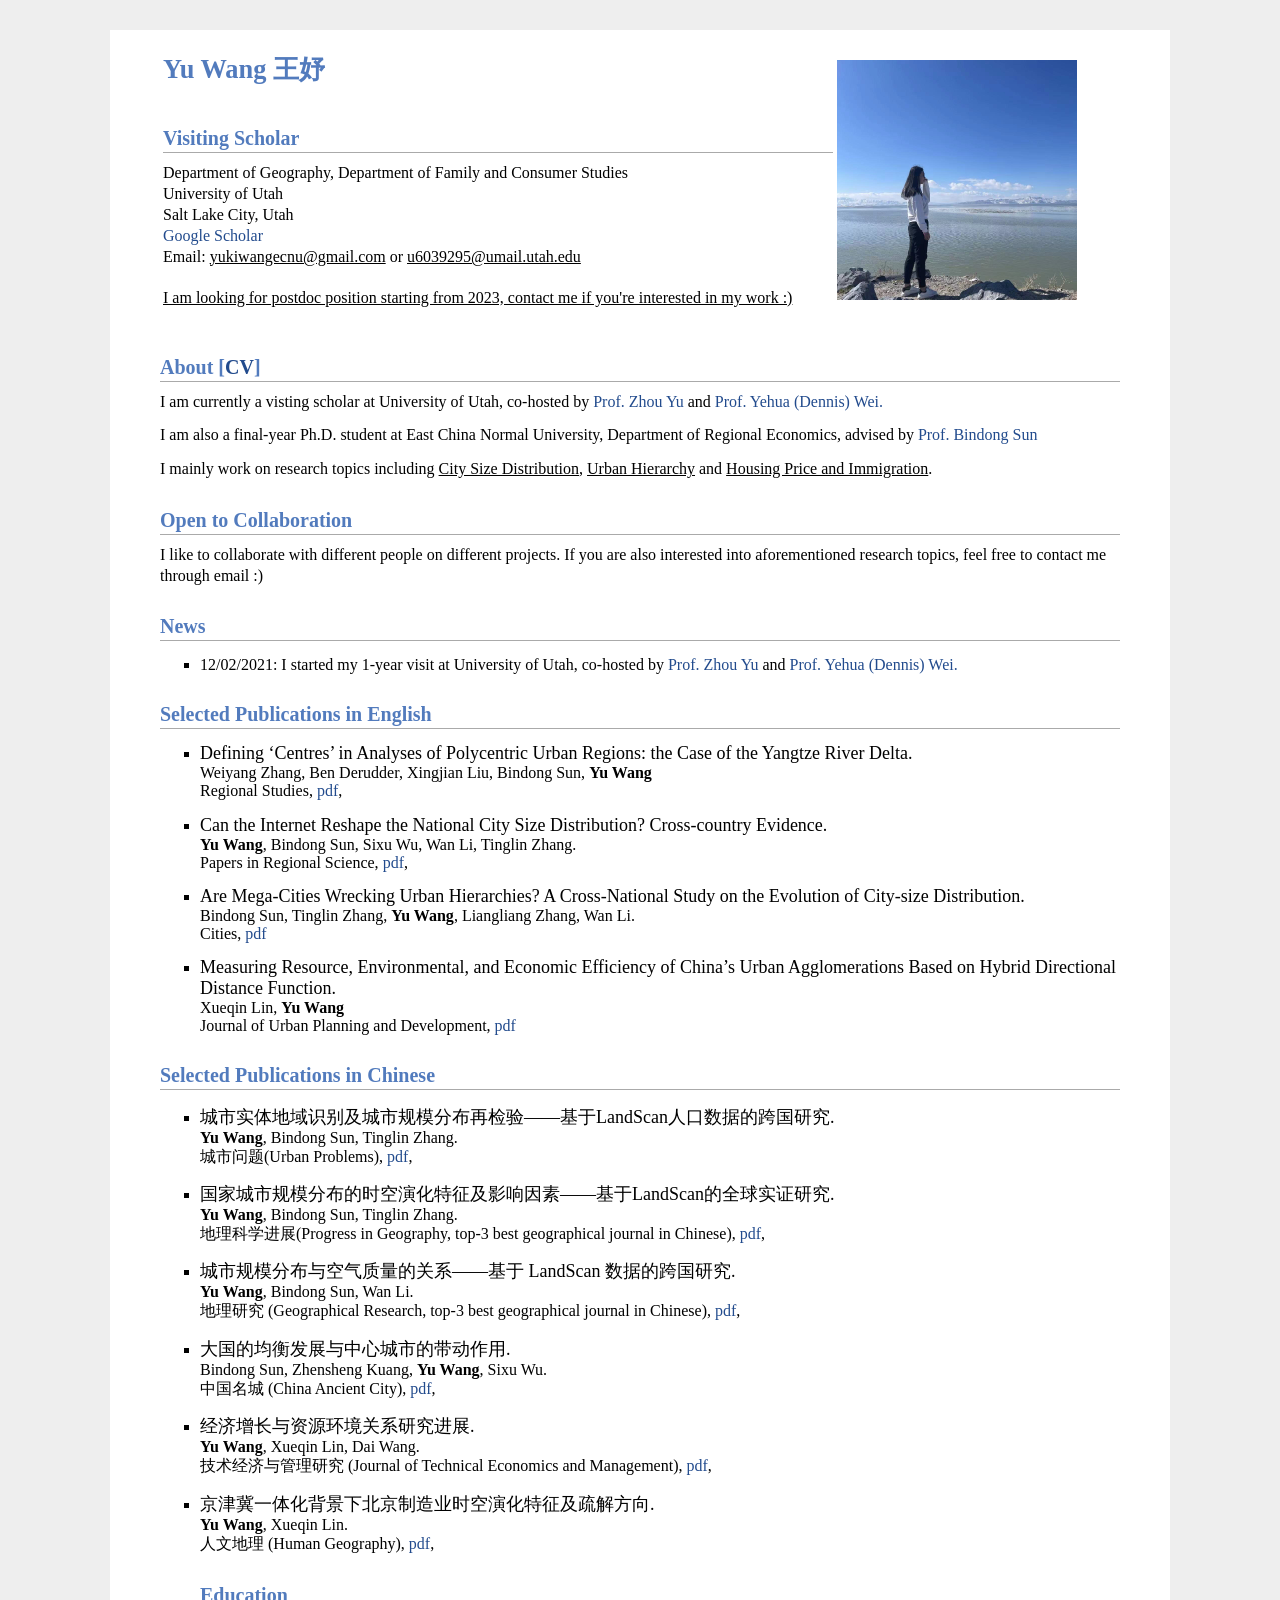
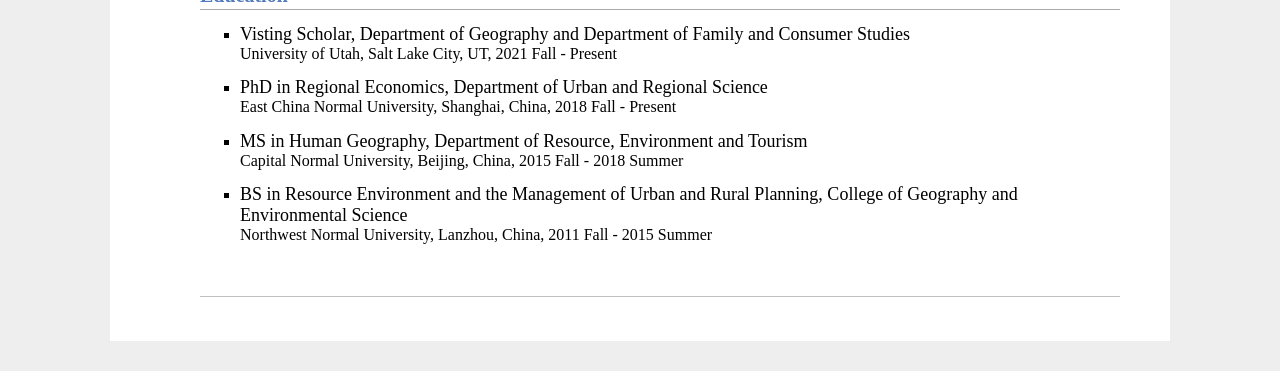
==== commit fbbd8601: "Update index.html" ====
--- a/index.html
+++ b/index.html
@@ -43,6 +43,9 @@
 					<br>
 					<u>I am looking for postdoc position starting from 2023, contact me if you're interested in my work :)</u>
 				</p>
+			</td>
+			<td>
+			<img src="images/homepage.jpg" border="0" height="240">
 			</td>
 		</tr>
 	<tr>
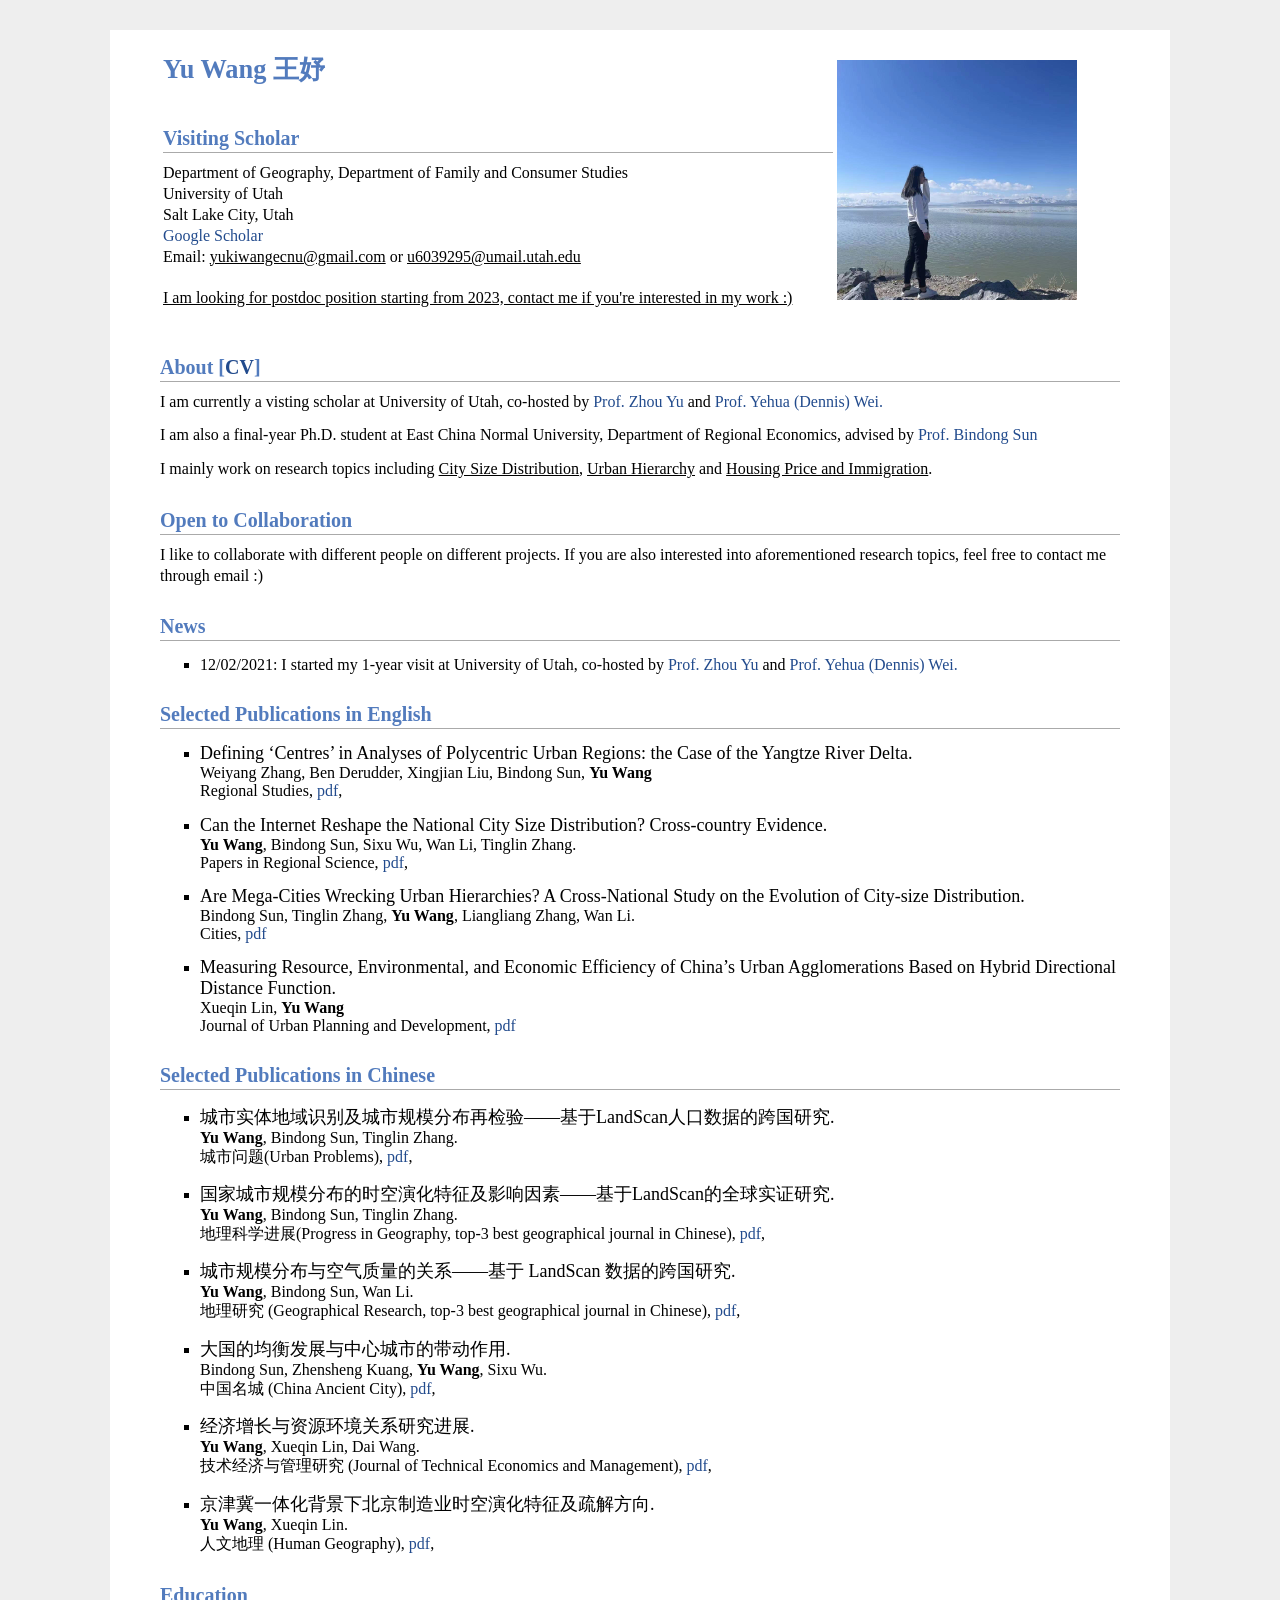
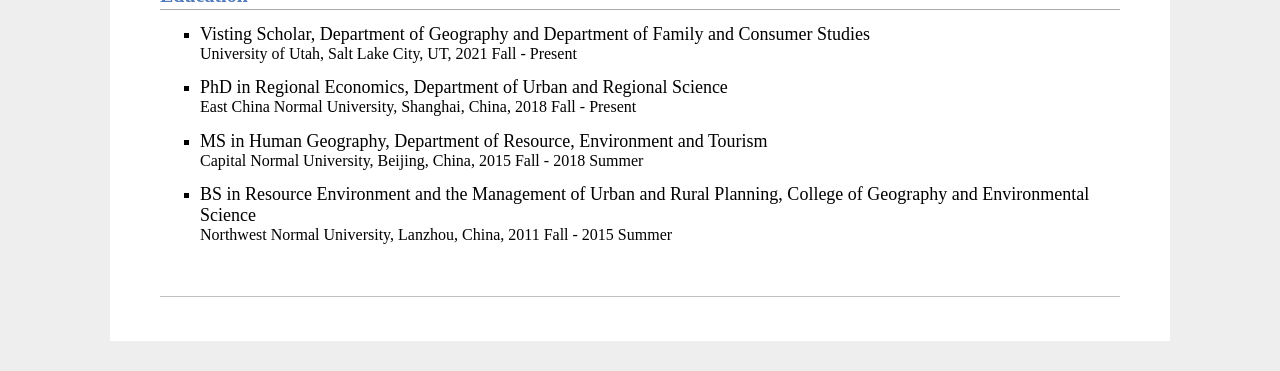
==== commit a28ce8bb: "Update index.html" ====
--- a/index.html
+++ b/index.html
@@ -149,7 +149,7 @@
 		人文地理 (Human Geography),
 		<a href="http://rwdl.xisu.edu.cn/CN/article/downloadArticleFile.do?attachType=PDF&id=8594">pdf</a>,
 	</li>
-	
+</ul>
 
 
 <h2> Education </h2>
@@ -168,7 +168,6 @@
 	</li>
 </ul>
 	
-</div>  
 
 <div id="footer">
 	<div id="footer-text"></div>
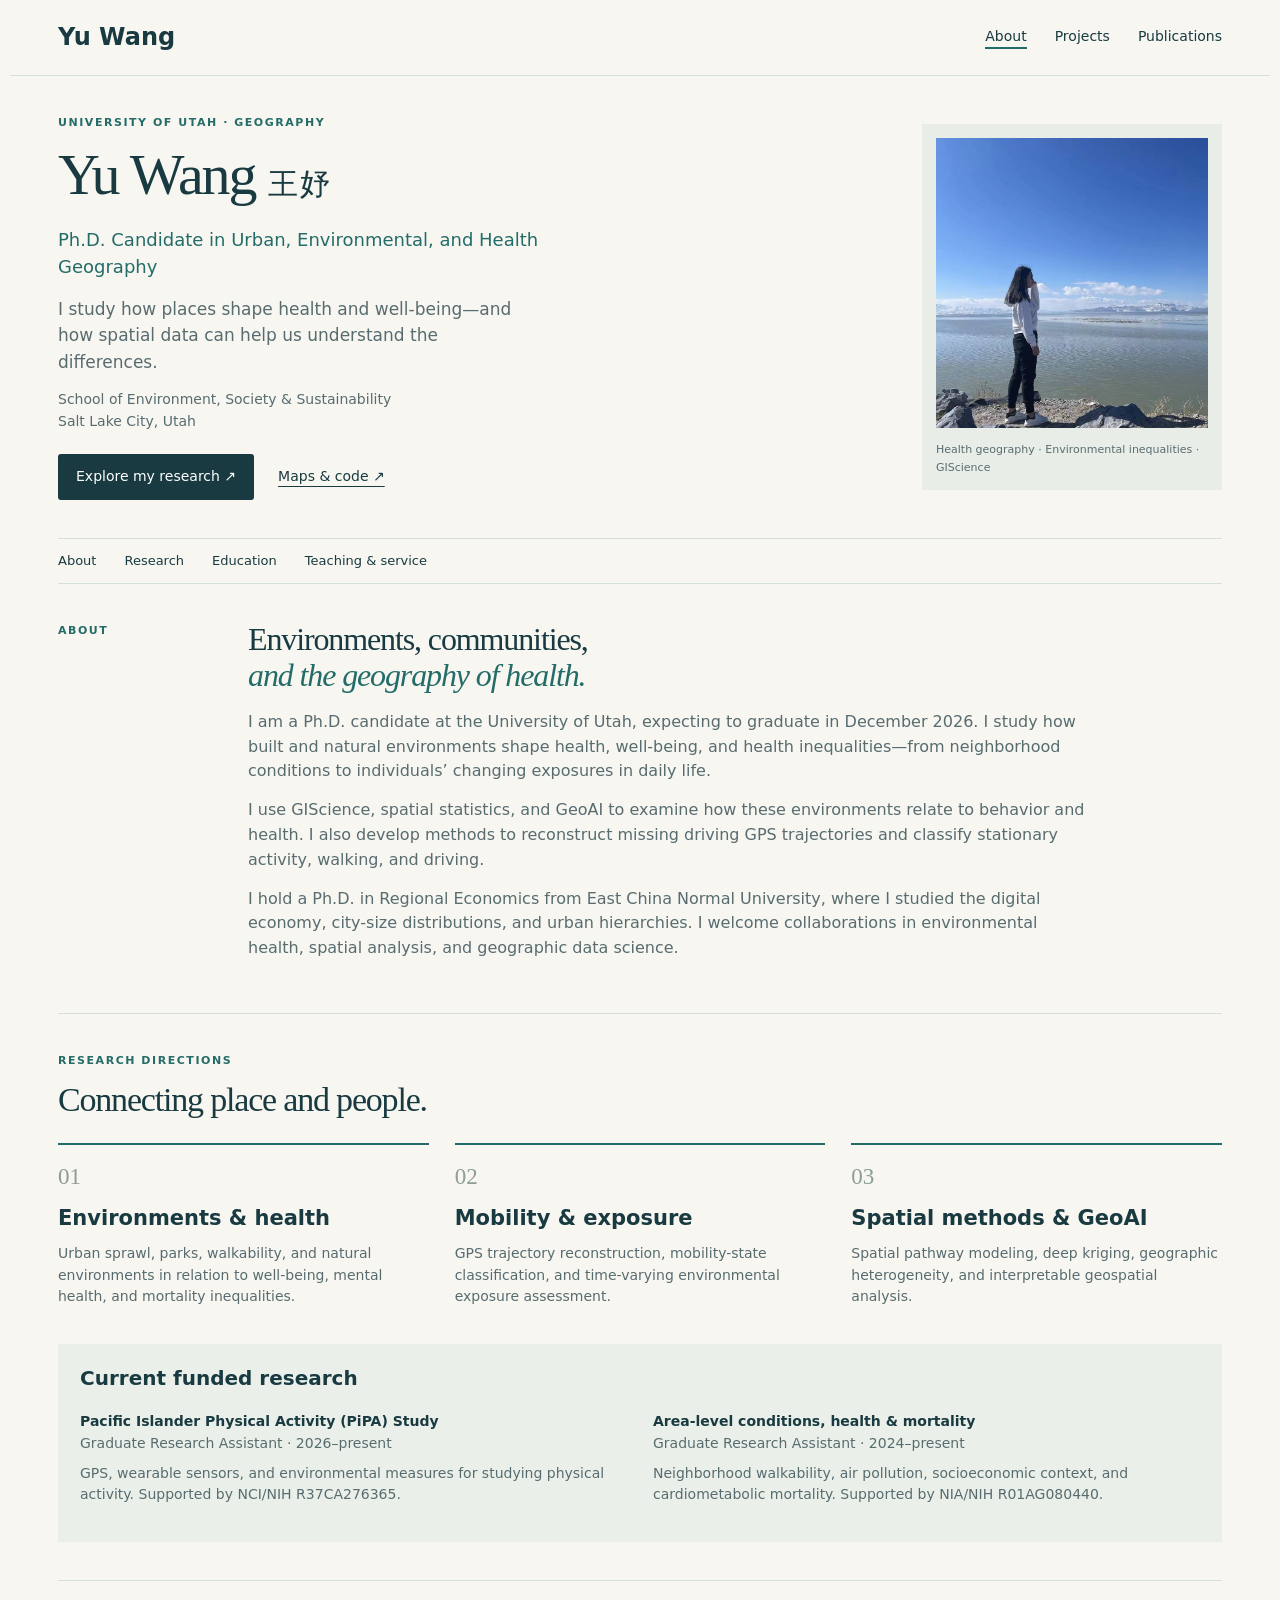
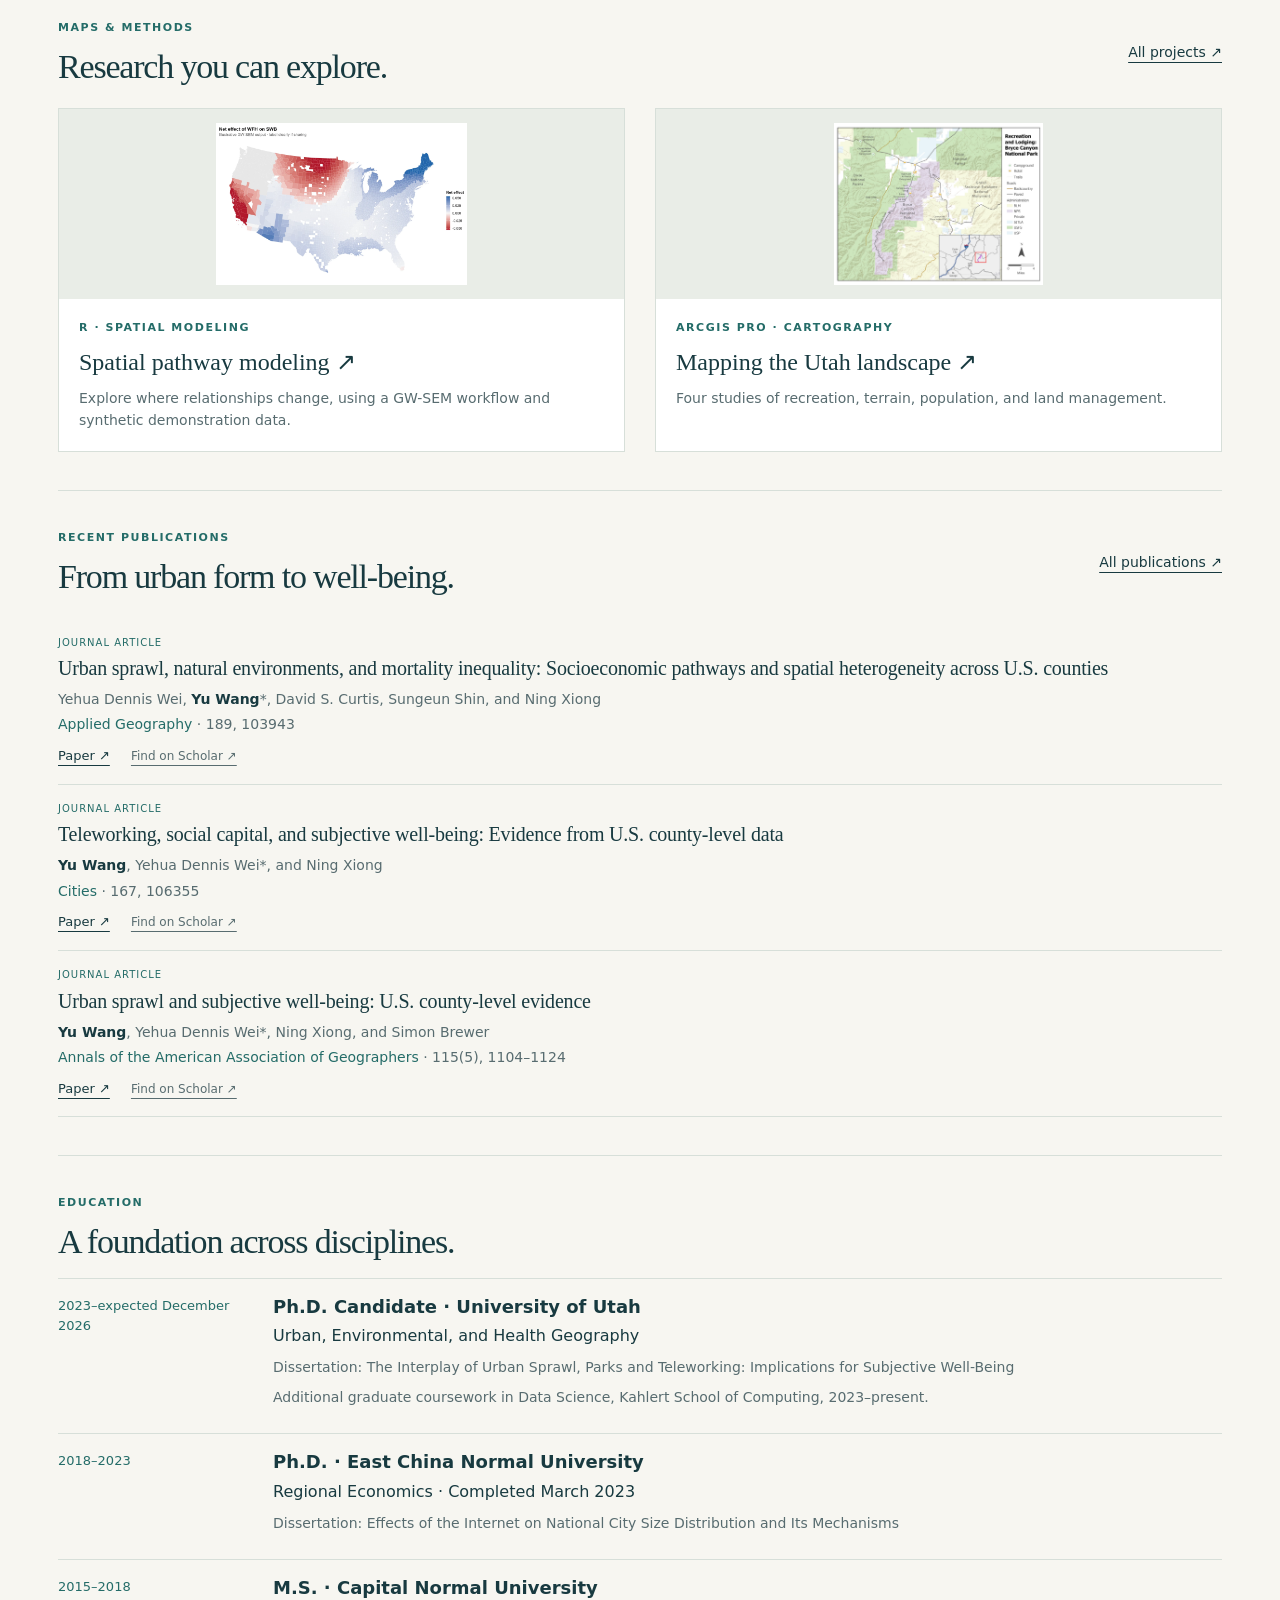
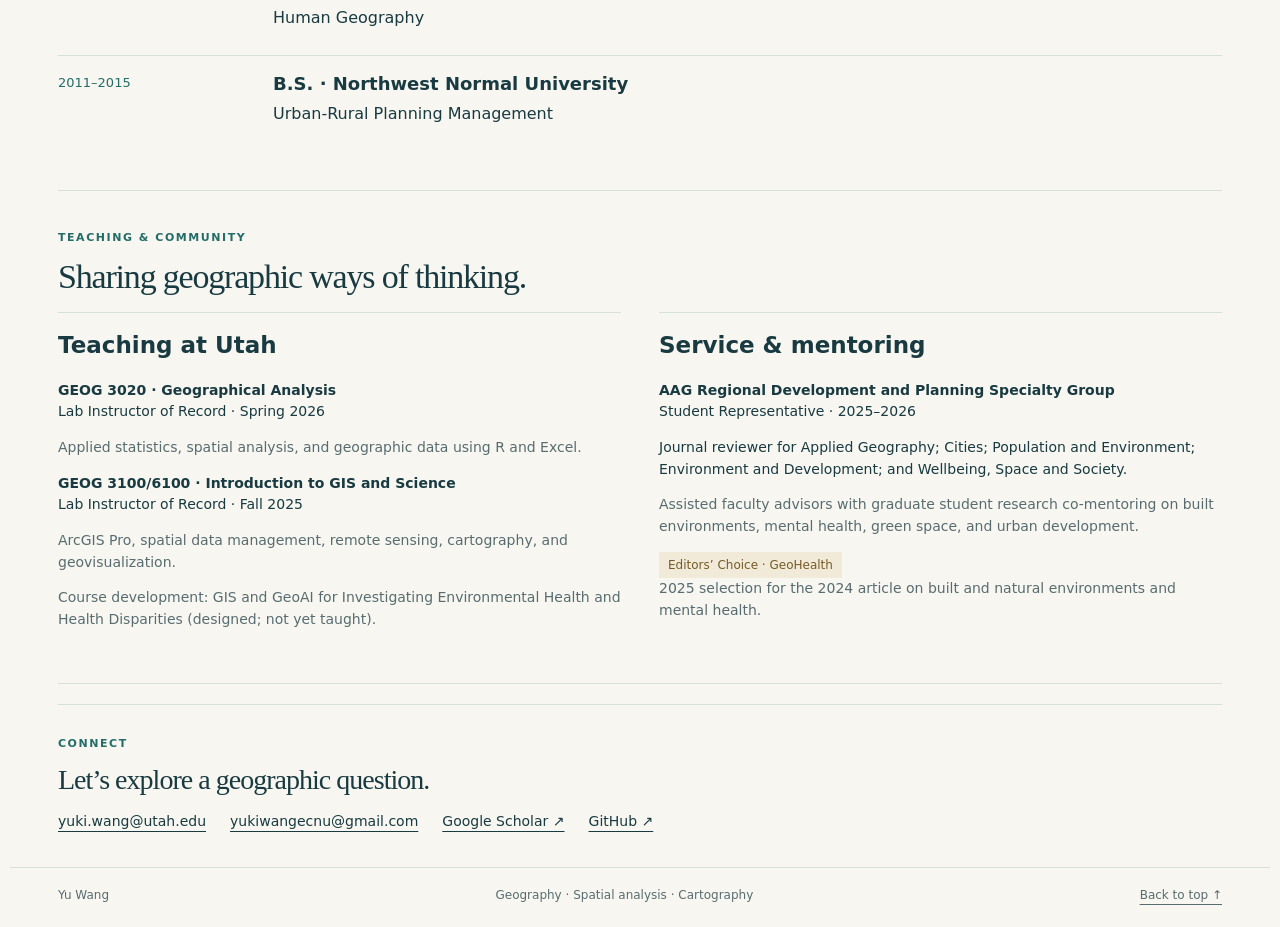
==== commit 3ef2a04c: "Refresh academic profile, publications, and geospatial portfolio" ====
--- a/index.html
+++ b/index.html
@@ -1,177 +1,11 @@
-<!DOCTYPE html PUBLIC "-//W3C//DTD XHTML 1.1//EN"
-  "http://www.w3.org/TR/xhtml11/DTD/xhtml11.dtd">
-<html xmlns="http://www.w3.org/1999/xhtml" xml:lang="en">
-<head>
-<link rel="shortcut icon" href="myIcon.ico">
-<meta http-equiv="Content-Type" content="text/html;charset=utf-8" />
-
-<link rel="stylesheet" href="jemdoc.css" type="text/css">
-<title>Yu Wang, University of Utah</title>
-<script>
-  (function(i,s,o,g,r,a,m){i['GoogleAnalyticsObject']=r;i[r]=i[r]||function(){
-  (i[r].q=i[r].q||[]).push(arguments)},i[r].l=1*new Date();a=s.createElement(o),
-  m=s.getElementsByTagName(o)[0];a.async=1;a.src=g;m.parentNode.insertBefore(a,m)
-  })(window,document,'script','https://www.google-analytics.com/analytics.js','ga');
-
-  ga('create', 'UA-87320911-1', 'auto');
-  ga('send', 'pageview');
-
-</script>
-</head>
-<body>
-
-<table>
-	<tbody>
-		<tr>
-			<td width="670", height="240">
-				<div id="toptitle">					
-					<h1>Yu Wang 王妤</h1>
-				</div>
-				
-				<h2>Visiting Scholar</h2>
-				<p>
-					Department of Geography, Department of Family and Consumer Studies
-					<br>
-					University of Utah 
-					<br>
-					Salt Lake City, Utah
-					<br>
-					<a href="https://scholar.google.com/citations?user=kgi0i9MAAAAJ&hl=en">Google Scholar</a>
-					<br>
-					Email: <u>yukiwangecnu@gmail.com</u> or <u>u6039295@umail.utah.edu</u>
-					<br>
-					<br>
-					<u>I am looking for postdoc position starting from 2023, contact me if you're interested in my work :)</u>
-				</p>
-			</td>
-			<td>
-			<img src="images/homepage.jpg" border="0" height="240">
-			</td>
-		</tr>
-	<tr>
-	</tr>
-	</tbody>
-</table>
-
-<h2>About [<a href="zhichao_xu_cv_homepage.pdf">CV</a>]</h2>
-<p> 
-	I am currently a visting scholar at University of Utah, co-hosted by <a href="https://faculty.utah.edu/u0488603-ZHOU_(Joe)_YU/research/index.hml">Prof. Zhou Yu</a> and <a href="https://content.csbs.utah.edu/~weiy/">Prof. Yehua (Dennis) Wei.</a>
-</p>
-<p> 
-	I am also a final-year Ph.D. student at East China Normal University, Department of Regional Economics, advised by <a href="https://faculty.ecnu.edu.cn/_s32/sbd_en/main.psp">Prof. Bindong Sun</a>
-</p>
-<p>
-	I mainly work on research topics including <u>City Size Distribution</u>, <u>Urban Hierarchy</u> and <u>Housing Price and Immigration</u>.	
-</p>
-
-<h2> Open to Collaboration </h2> 
-<p> 
-	I like to collaborate with different people on different projects. If you are also interested into aforementioned research topics, feel free to contact me through email :)
-</p>
-
-	
-<h2> News </h2> 
-<ul>
-	<li> 12/02/2021: I started my 1-year visit at University of Utah, co-hosted by <a href="https://faculty.utah.edu/u0488603-ZHOU_(Joe)_YU/research/index.hml">Prof. Zhou Yu</a> and <a href="https://content.csbs.utah.edu/~weiy/">Prof. Yehua (Dennis) Wei.</a>
-	</li>
-</ul>
-
-<h2> Selected Publications in English</h2> 
-<ul>
-	<li> <font face = "Georgia" size = "+1">Defining ‘Centres’ in Analyses of Polycentric Urban Regions: the Case of the Yangtze River Delta.</font><br>
-
-		Weiyang Zhang, Ben Derudder, Xingjian Liu, Bindong Sun, <b>Yu Wang</b><br>
-		Regional Studies,
-		<a href="https://www.tandfonline.com/doi/abs/10.1080/00343404.2021.1912725">pdf</a>,
-	</li>
-	<li> <font face = "Georgia" size = "+1">Can the Internet Reshape the National City Size Distribution? Cross‐country Evidence.</font><br>
-
-		<b>Yu Wang</b>, Bindong Sun, Sixu Wu, Wan Li, Tinglin Zhang.<br>
-		Papers in Regional Science,
-
-		<a href="https://rsaiconnect.onlinelibrary.wiley.com/doi/abs/10.1111/pirs.12619">pdf</a>,
-	</li>
-	<li> <font face = "Georgia" size = "+1">Are Mega-Cities Wrecking Urban Hierarchies? A Cross-National Study on the Evolution of City-size Distribution. </font><br>
-
-		Bindong Sun, Tinglin Zhang, <b>Yu Wang</b>, Liangliang Zhang, Wan Li. <br>
-		Cities,
-
-		<a href="https://www.sciencedirect.com/science/article/abs/pii/S0264275120313470">pdf</a>
-	</li>
-	<li> <font face = "Georgia" size = "+1">Measuring Resource, Environmental, and Economic Efficiency of China’s Urban Agglomerations Based on Hybrid Directional Distance Function.</font><br>
-
-		Xueqin Lin, <b>Yu Wang</b><br>
-		Journal of Urban Planning and Development,
-
-		<a href="https://ascelibrary.org/doi/abs/10.1061/(ASCE)UP.1943-5444.0000496">pdf</a>
-	</li>
-</ul>
-	
-<h2> Selected Publications in Chinese</h2>
-<ul>
-
-	<li> <font face = "Georgia" size = "+1">城市实体地域识别及城市规模分布再检验——基于LandScan人口数据的跨国研究. </font><br>
-
-		<b>Yu Wang</b>, Bindong Sun, Tinglin Zhang. <br>
-		城市问题(Urban Problems),
-
-		<a href="https://kns.cnki.net/kcms/detail/detail.aspx?dbcode=CJFD&dbname=CJFDLAST2022&filename=CSWT202110007&uniplatform=NZKPT&v=haVsmcKTRooMiqEWNCQlXyporRfx8c-86XnKAVLPP-ADRvC2kgwi9uq2pRwU-W9k">pdf</a>,
-	</li>
-	<li> <font face = "Georgia" size = "+1">国家城市规模分布的时空演化特征及影响因素——基于LandScan的全球实证研究. </font><br>
-
-		<b>Yu Wang</b>, Bindong Sun, Tinglin Zhang. <br>
-		地理科学进展(Progress in Geography, top-3 best geographical journal in Chinese),
-
-		<a href="https://kns.cnki.net/kcms/detail/detail.aspx?dbcode=CJFD&dbname=CJFDLAST2021&filename=DLKJ202111002&uniplatform=NZKPT&v=LDvzdCfBtETkJBGWvefUFbDqxziY2sqgMH7L0o7Lm1Dxjv0WNG7KEOMl_ww8I3vP">pdf</a>,
-	</li>
-	<li> <font face = "Georgia" size = "+1">城市规模分布与空气质量的关系——基于 LandScan 数据的跨国研究. </font><br>
-
-		<b>Yu Wang</b>, Bindong Sun, Wan Li. <br>
-		地理研究 (Geographical Research, top-3 best geographical journal in Chinese),
-
-		<a href="https://www.cnki.com.cn/Article/CJFDTotal-DLYJ202111015.htm">pdf</a>,
-	</li>
-	<li> <font face = "Georgia" size = "+1">大国的均衡发展与中心城市的带动作用. </font><br>
-
-		Bindong Sun, Zhensheng Kuang, <b>Yu Wang</b>, Sixu Wu.<br>
-		中国名城 (China Ancient City),
-		<a href="http://www.cqvip.com/qk/82958x/202010/7102922501.html">pdf</a>,
-	</li>
-	<li> <font face = "Georgia" size = "+1">经济增长与资源环境关系研究进展. </font><br>
-
-		<b>Yu Wang</b>, Xueqin Lin, Dai Wang.<br>
-		技术经济与管理研究 (Journal of Technical Economics and Management),
-		<a href="https://www.cnki.com.cn/Article/CJFDTotal-JXJG201909015.htm">pdf</a>,
-	</li>
-	<li> <font face = "Georgia" size = "+1">京津冀一体化背景下北京制造业时空演化特征及疏解方向. </font><br>
-
-		<b>Yu Wang</b>, Xueqin Lin.<br>
-		人文地理 (Human Geography),
-		<a href="http://rwdl.xisu.edu.cn/CN/article/downloadArticleFile.do?attachType=PDF&id=8594">pdf</a>,
-	</li>
-</ul>
-
-
-<h2> Education </h2>
-<ul>
-	<li> <font face="Georgia" size="+1">Visting Scholar, Department of Geography and Department of Family and Consumer Studies</font><br> 
-		University of Utah, Salt Lake City, UT, 2021 Fall - Present
-	</li>
-	<li> <font face="Georgia" size="+1">PhD in Regional Economics, Department of Urban and Regional Science</font><br> 
-		East China Normal University, Shanghai, China, 2018 Fall - Present
-	</li>
-	<li> <font face="Georgia" size="+1">MS in Human Geography, Department of Resource, Environment and Tourism</font><br>
-		Capital Normal University, Beijing, China, 2015 Fall - 2018 Summer
-	</li>
-	<li> <font face="Georgia" size="+1">BS in Resource Environment and the Management of Urban and Rural Planning, College of Geography and Environmental Science</font><br>
-		Northwest Normal University, Lanzhou, China, 2011 Fall - 2015 Summer
-	</li>
-</ul>
-	
-
-<div id="footer">
-	<div id="footer-text"></div>
-</div>
-
-</center></p>
-</body></html>
+<!doctype html>
+<html lang="en"><head><meta charset="utf-8"><meta name="viewport" content="width=device-width,initial-scale=1"><title>About — Yu Wang</title><meta name="description" content="Yu Wang researches environmental health, geographic inequalities, human mobility, and geospatial methods at the University of Utah."><link rel="stylesheet" href="projects.css"><link rel="stylesheet" href="site.css"></head><body><a class="skip" href="#main">Skip to content</a><header class="site-header"><a class="brand" href="index.html">Yu Wang</a><nav aria-label="Main navigation"><a href="index.html" aria-current="page">About</a><a href="projects.html">Projects</a><a href="publications.html">Publications</a></nav></header><main id="main"><section class="home-hero"><div><p class="eyebrow">University of Utah · Geography</p><h1>Yu Wang <span class="chinese-name" lang="zh">王妤</span></h1><p class="role">Ph.D. Candidate in Urban, Environmental, and Health Geography</p><p class="intro">I study how places shape health and well-being—and how spatial data can help us understand the differences.</p><p class="affiliation">School of Environment, Society &amp; Sustainability<br>Salt Lake City, Utah</p><div class="hero-links"><a class="solid-link" href="publications.html">Explore my research ↗</a><a href="projects.html">Maps &amp; code ↗</a></div></div><figure class="profile-photo"><img src="images/homepage.jpg" alt="Yu Wang" width="420" height="480"><figcaption>Health geography · Environmental inequalities · GIScience</figcaption></figure></section>
+<div class="section-index"><a href="#about">About</a><a href="#research">Research</a><a href="#education">Education</a><a href="#teaching">Teaching &amp; service</a></div>
+<section id="about" class="profile-section about-layout"><p class="eyebrow">About</p><div><h2>Environments, communities,<br><em>and the geography of health.</em></h2>
+<p>I am a Ph.D. candidate at the University of Utah, expecting to graduate in December 2026. I study how built and natural environments shape health, well-being, and health inequalities—from neighborhood conditions to individuals’ changing exposures in daily life.</p>
+<p>I use GIScience, spatial statistics, and GeoAI to examine how these environments relate to behavior and health. I also develop methods to reconstruct missing driving GPS trajectories and classify stationary activity, walking, and driving.</p>
+<p>I hold a Ph.D. in Regional Economics from East China Normal University, where I studied the digital economy, city-size distributions, and urban hierarchies. I welcome collaborations in environmental health, spatial analysis, and geographic data science.</p></div></section>
+<section id="research" class="profile-section"><div class="section-heading"><p class="eyebrow">Research directions</p><h2>Connecting place and people.</h2></div><div class="theme-grid"><article><span class="theme-number">01</span><h3>Environments &amp; health</h3><p>Urban sprawl, parks, walkability, and natural environments in relation to well-being, mental health, and mortality inequalities.</p></article><article><span class="theme-number">02</span><h3>Mobility &amp; exposure</h3><p>GPS trajectory reconstruction, mobility-state classification, and time-varying environmental exposure assessment.</p></article><article><span class="theme-number">03</span><h3>Spatial methods &amp; GeoAI</h3><p>Spatial pathway modeling, deep kriging, geographic heterogeneity, and interpretable geospatial analysis.</p></article></div><div class="current-research"><h3>Current funded research</h3><div><p><strong>Pacific Islander Physical Activity (PiPA) Study</strong><br>Graduate Research Assistant · 2026–present<br><span>GPS, wearable sensors, and environmental measures for studying physical activity. Supported by NCI/NIH R37CA276365.</span></p><p><strong>Area-level conditions, health &amp; mortality</strong><br>Graduate Research Assistant · 2024–present<br><span>Neighborhood walkability, air pollution, socioeconomic context, and cardiometabolic mortality. Supported by NIA/NIH R01AG080440.</span></p></div></div></section>
+<section class="profile-section"><div class="heading-row"><div><p class="eyebrow">Maps &amp; methods</p><h2>Research you can explore.</h2></div><a href="projects.html">All projects ↗</a></div><div class="project-previews"><a class="project-preview" href="projects.html#spatial"><div class="preview-image"><img loading="lazy" src="assets/projects/fig6_net_effect.webp" alt="Spatial pathway modeling project preview"></div><div><p class="eyebrow">R · Spatial modeling</p><h3>Spatial pathway modeling ↗</h3><p>Explore where relationships change, using a GW-SEM workflow and synthetic demonstration data.</p></div></a><a class="project-preview" href="projects.html#cartography"><div class="preview-image"><img loading="lazy" src="assets/projects/Bryce_canyon_recreation_lodging.webp" alt="Mapping the Utah landscape project preview"></div><div><p class="eyebrow">ArcGIS Pro · Cartography</p><h3>Mapping the Utah landscape ↗</h3><p>Four studies of recreation, terrain, population, and land management.</p></div></a></div></section><section class="profile-section"><div class="heading-row"><div><p class="eyebrow">Recent publications</p><h2>From urban form to well-being.</h2></div><a href="publications.html">All publications ↗</a></div><article class="publication" data-kind="journal" data-language="English"><p class="pub-type">Journal article</p><h3>Urban sprawl, natural environments, and mortality inequality: Socioeconomic pathways and spatial heterogeneity across U.S. counties</h3><p class="authors">Yehua Dennis Wei, <strong>Yu Wang</strong>*, David S. Curtis, Sungeun Shin, and Ning Xiong</p><p class="venue">Applied Geography <span>· 189, 103943</span></p><a class="pub-link" href="https://doi.org/10.1016/j.apgeog.2026.103943" target="_blank" rel="noopener noreferrer">Paper ↗</a> <a class="pub-link scholar-fallback" href="https://scholar.google.com/scholar?q=%22Urban%20sprawl%2C%20natural%20environments%2C%20and%20mortality%20inequality%3A%20Socioeconomic%20pathways%20and%20spatial%20heterogeneity%20across%20U.S.%20counties%22" target="_blank" rel="noopener noreferrer">Find on Scholar ↗</a></article><article class="publication" data-kind="journal" data-language="English"><p class="pub-type">Journal article</p><h3>Teleworking, social capital, and subjective well-being: Evidence from U.S. county-level data</h3><p class="authors"><strong>Yu Wang</strong>, Yehua Dennis Wei*, and Ning Xiong</p><p class="venue">Cities <span>· 167, 106355</span></p><a class="pub-link" href="https://doi.org/10.1016/j.cities.2025.106355" target="_blank" rel="noopener noreferrer">Paper ↗</a> <a class="pub-link scholar-fallback" href="https://scholar.google.com/scholar?q=%22Teleworking%2C%20social%20capital%2C%20and%20subjective%20well-being%3A%20Evidence%20from%20U.S.%20county-level%20data%22" target="_blank" rel="noopener noreferrer">Find on Scholar ↗</a></article><article class="publication" data-kind="journal" data-language="English"><p class="pub-type">Journal article</p><h3>Urban sprawl and subjective well-being: U.S. county-level evidence</h3><p class="authors"><strong>Yu Wang</strong>, Yehua Dennis Wei*, Ning Xiong, and Simon Brewer</p><p class="venue">Annals of the American Association of Geographers <span>· 115(5), 1104–1124</span></p><a class="pub-link" href="https://doi.org/10.1080/24694452.2025.2472998" target="_blank" rel="noopener noreferrer">Paper ↗</a> <a class="pub-link scholar-fallback" href="https://scholar.google.com/scholar?q=%22Urban%20sprawl%20and%20subjective%20well-being%3A%20U.S.%20county-level%20evidence%22" target="_blank" rel="noopener noreferrer">Find on Scholar ↗</a></article></section>
+<section id="education" class="profile-section"><p class="eyebrow">Education</p><h2>A foundation across disciplines.</h2><div class="timeline"><article><p>2023–expected December 2026</p><div><h3>Ph.D. Candidate · University of Utah</h3><p>Urban, Environmental, and Health Geography</p><p class="subtle">Dissertation: The Interplay of Urban Sprawl, Parks and Teleworking: Implications for Subjective Well-Being</p><p class="subtle">Additional graduate coursework in Data Science, Kahlert School of Computing, 2023–present.</p></div></article><article><p>2018–2023</p><div><h3>Ph.D. · East China Normal University</h3><p>Regional Economics · Completed March 2023</p><p class="subtle">Dissertation: Effects of the Internet on National City Size Distribution and Its Mechanisms</p></div></article><article><p>2015–2018</p><div><h3>M.S. · Capital Normal University</h3><p>Human Geography</p></div></article><article><p>2011–2015</p><div><h3>B.S. · Northwest Normal University</h3><p>Urban-Rural Planning Management</p></div></article></div></section>
+<section id="teaching" class="profile-section"><p class="eyebrow">Teaching &amp; community</p><h2>Sharing geographic ways of thinking.</h2><div class="teaching-grid"><div><h3>Teaching at Utah</h3><p><strong>GEOG 3020 · Geographical Analysis</strong><br>Lab Instructor of Record · Spring 2026</p><p class="subtle">Applied statistics, spatial analysis, and geographic data using R and Excel.</p><p><strong>GEOG 3100/6100 · Introduction to GIS and Science</strong><br>Lab Instructor of Record · Fall 2025</p><p class="subtle">ArcGIS Pro, spatial data management, remote sensing, cartography, and geovisualization.</p><p class="subtle">Course development: GIS and GeoAI for Investigating Environmental Health and Health Disparities (designed; not yet taught).</p></div><div><h3>Service &amp; mentoring</h3><p><strong>AAG Regional Development and Planning Specialty Group</strong><br>Student Representative · 2025–2026</p><p>Journal reviewer for Applied Geography; Cities; Population and Environment; Environment and Development; and Wellbeing, Space and Society.</p><p class="subtle">Assisted faculty advisors with graduate student research co-mentoring on built environments, mental health, green space, and urban development.</p><p><span class="award-label">Editors’ Choice · GeoHealth</span><br><span class="subtle">2025 selection for the 2024 article on built and natural environments and mental health.</span></p></div></div></section><section class="contact"><p class="eyebrow">Connect</p><h2>Let’s explore a geographic question.</h2><p><a href="mailto:yuki.wang@utah.edu">yuki.wang@utah.edu</a><a href="mailto:yukiwangecnu@gmail.com">yukiwangecnu@gmail.com</a><a href="https://scholar.google.com/citations?user=kgi0i9MAAAAJ">Google Scholar ↗</a><a href="https://github.com/Yukiwang-bit">GitHub ↗</a></p></section></main><footer>Yu Wang <span>Geography · Spatial analysis · Cartography</span><a href="#main">Back to top ↑</a></footer></body></html>
--- a/projects.css
+++ b/projects.css
@@ -0,0 +1,2 @@
+
+:root{--ink:#183a40;--teal:#246c68;--muted:#586c70;--paper:#f7f6f1;--line:#d7dfd9}*{box-sizing:border-box}html{scroll-behavior:smooth}body{margin:0;background:var(--paper);color:var(--ink);font:16px/1.65 system-ui,-apple-system,sans-serif}a{color:inherit;text-underline-offset:5px}button{font:inherit;cursor:pointer}a:focus-visible,button:focus-visible{outline:3px solid #b06a35;outline-offset:5px}img{display:block;max-width:100%}.site-header,main,footer{max-width:1260px;margin:auto;padding:0 48px}.site-header{height:100px;display:flex;align-items:center;justify-content:space-between;border-bottom:1px solid var(--line)}.brand{font-size:24px;font-weight:650;text-decoration:none}.brand span{font-size:17px;font-weight:400;color:var(--muted);margin-left:10px}nav{display:flex;gap:28px;font-size:14px}nav a{text-decoration:none}nav a[aria-current]{border-bottom:2px solid var(--teal)}.hero{display:grid;grid-template-columns:1.1fr 1fr;gap:48px;align-items:center;padding:80px 0 64px}.eyebrow{text-transform:uppercase;letter-spacing:.14em;font-size:11px;font-weight:700;color:var(--teal);margin:0 0 18px}h1,h2{font-family:Georgia,serif;font-weight:400;line-height:1.12;letter-spacing:-.035em}h1{font-size:clamp(38px,4.2vw,60px);margin:0 0 26px}h1 em{color:var(--teal);font-weight:400}h2{font-size:44px;margin:0 0 22px}h3{font-size:23px;line-height:1.25;margin:0 0 20px}p{margin:0 0 20px}.intro{max-width:470px;font-size:18px;color:var(--muted)}.hero-links{display:flex;gap:24px;align-items:center;margin-top:32px;font-size:14px}.solid-link{background:var(--ink);color:white;padding:12px 18px;text-decoration:none;border-radius:3px}.hero-map{margin:0;background:white;padding:16px;box-shadow:0 18px 50px #183a4010;transform:rotate(-2deg);border:1px solid var(--line)}figcaption{font-size:12px;line-height:1.6;color:var(--muted);padding:14px 8px 2px}.section-index{border-top:1px solid var(--line);border-bottom:1px solid var(--line);padding:18px 0;display:flex;gap:40px;font-size:13px}.section-index a{text-decoration:none}.project-section{padding:72px 0;scroll-margin-top:20px}.section-heading{max-width:680px;margin-bottom:36px}.section-heading>p:last-child{color:var(--muted);font-size:17px}.model-layout{display:grid;grid-template-columns:290px 1fr;gap:40px}.model-layout aside{font-size:14px}.pathway{display:flex;flex-direction:column;align-items:center;padding:20px;border:1px solid var(--line);background:#edf1ec;margin:25px 0}.pathway span{padding:6px 18px;border:1px solid #becfc4;background:#fff;border-radius:3px;min-width:190px;text-align:center}.pathway b{color:var(--teal);font-weight:400}.note{font-size:12px;color:var(--muted);border-left:3px solid #b08648;padding-left:14px}.text-link{display:block;margin-top:12px}.map-explorer{background:white;border:1px solid var(--line);padding:20px;align-self:start}.view-controls{display:flex;gap:6px;flex-wrap:wrap;padding-bottom:12px;border-bottom:1px solid var(--line)}.view-controls button{border:0;background:transparent;padding:8px 12px;color:var(--muted);border-radius:3px;font-size:13px}.view-controls button[aria-pressed=true]{background:var(--ink);color:white}.map-explorer figure{margin:16px 0 0}.figure-zoom{display:block;background:white;padding:0;border:0;width:100%}.figure-zoom img{width:100%;height:390px;object-fit:contain}.map-grid{display:grid;grid-template-columns:1fr 1fr;gap:36px}.map-card{border:1px solid var(--line);background:#fff}.map-preview{position:relative;display:block;width:100%;background:#e9ede7;border:0;padding:28px;height:400px}.map-preview img{height:100%;width:100%;object-fit:contain;transition:transform .25s}.map-preview:hover img{transform:scale(1.025)}.map-preview span{position:absolute;bottom:12px;right:14px;background:var(--ink);color:white;padding:5px 10px;font-size:11px;border-radius:2px}.map-copy{padding:28px}.map-copy h3{font-family:Georgia,serif;font-size:28px;font-weight:400;margin-bottom:12px}.map-copy>p:not(.eyebrow){font-size:14px;color:var(--muted)}.map-copy .eyebrow{margin-bottom:10px}.map-copy .skills{font-size:12px!important}.map-copy a,.collection-link{font-size:13px}.collection-link{display:inline-block;margin-top:28px}.contact{border-top:1px solid var(--line);padding:48px 0 60px}.contact h2{font-size:34px}.contact p:last-child{display:flex;gap:28px;flex-wrap:wrap;font-size:14px}footer{display:flex;justify-content:space-between;gap:20px;padding-top:24px;padding-bottom:30px;border-top:1px solid var(--line);font-size:12px;color:var(--muted)}dialog{width:94vw;max-width:1500px;height:92vh;border:1px solid var(--line);padding:0;background:white}dialog::backdrop{background:#122a31d9}.dialog-toolbar{display:flex;justify-content:space-between;align-items:center;gap:16px;padding:14px 22px;border-bottom:1px solid var(--line)}.dialog-toolbar h2{font:18px system-ui;margin:0}.dialog-toolbar button{border:1px solid var(--line);background:white;padding:6px 12px;border-radius:3px}.image-scroll{height:calc(100% - 70px);overflow:auto;padding:20px}#dialog-image{margin:auto;max-width:none;width:100%;height:100%;object-fit:contain}.skip{position:absolute;left:-9999px}.skip:focus{left:10px;top:10px;background:white;padding:10px;z-index:5}@media(max-width:900px){.site-header,main,footer{padding-left:24px;padding-right:24px}.hero{gap:24px}.model-layout{grid-template-columns:1fr}.model-layout aside{display:block;max-width:650px}.pathway{flex-direction:row;gap:8px;flex-wrap:wrap;justify-content:center}.pathway span{min-width:0}.pathway b{transform:rotate(-90deg)}.map-preview{height:340px}}@media(max-width:600px){.site-header{height:auto;padding-top:20px;padding-bottom:18px;align-items:flex-start;gap:18px;flex-direction:column}nav{gap:24px}.hero{grid-template-columns:1fr;padding:45px 0}.hero-map{transform:none}.hero h1{font-size:40px}h2{font-size:34px}.map-grid{grid-template-columns:1fr}.section-index{gap:24px}.project-section{padding:45px 0}.figure-zoom img{height:290px}.map-explorer{padding:12px}.map-copy{padding:22px}footer{flex-wrap:wrap}.contact p:last-child{gap:10px}.dialog-toolbar{padding:12px}.dialog-toolbar h2{font-size:14px}}@media(prefers-reduced-motion:reduce){html{scroll-behavior:auto}*{transition:none!important}}
--- a/site.css
+++ b/site.css
@@ -0,0 +1,72 @@
+
+[hidden]{display:none!important}.home-hero{display:grid;grid-template-columns:1.3fr 1fr;gap:72px;align-items:center;padding:68px 0}.home-hero h1{font-size:72px}.chinese-name{font-family:system-ui,sans-serif;font-size:30px;font-weight:400;letter-spacing:.08em;display:inline-block}.role{max-width:540px;color:var(--teal);font-size:20px;line-height:1.5}.affiliation{color:var(--muted);font-size:14px}.profile-photo{margin:0;max-width:390px;justify-self:end;background:#e9ede7;padding:14px 14px 0}.profile-photo img{width:100%;height:390px;object-fit:cover;object-position:center}.profile-photo figcaption{padding:13px 0;font-size:11px}.profile-section{padding:64px 0;border-bottom:1px solid var(--line);scroll-margin-top:24px}.profile-section h2 em{color:var(--teal);font-weight:400}.about-layout{display:grid;grid-template-columns:230px 1fr;gap:40px}.about-layout>div{max-width:780px}.about-layout>div>p{color:var(--muted)}.theme-grid{display:grid;grid-template-columns:repeat(3,1fr);gap:34px}.theme-grid article{border-top:2px solid var(--teal);padding-top:20px}.theme-number{font-family:Georgia,serif;color:#8b9e91;font-size:30px}.theme-grid h3{font-size:21px;margin-top:15px}.theme-grid p,.current-research p{color:var(--muted);font-size:14px}.current-research{margin-top:36px;padding:28px;background:#eaf0e9}.current-research>div{display:grid;grid-template-columns:1fr 1fr;gap:32px}.current-research h3{font-size:20px}.current-research strong{color:var(--ink)}.current-research span{display:block;margin-top:8px}.heading-row{display:flex;justify-content:space-between;align-items:center;gap:25px;margin-bottom:28px}.heading-row h2{margin-bottom:0}.heading-row>a{font-size:14px;white-space:nowrap}.project-previews{display:grid;grid-template-columns:1fr 1fr;gap:30px}.project-preview{background:white;border:1px solid var(--line);text-decoration:none}.preview-image{height:240px;padding:20px;background:#e9ede7}.preview-image img{width:100%;height:100%;object-fit:contain}.project-preview>div:last-child{padding:25px}.project-preview h3{font:27px Georgia,serif}.project-preview p:last-child{font-size:14px;color:var(--muted);margin-bottom:0}.project-preview:hover h3{text-decoration:underline;text-underline-offset:5px}.timeline article{display:grid;grid-template-columns:230px 1fr;gap:40px;padding:25px 0;border-top:1px solid var(--line)}.timeline article>p{font-size:13px;color:var(--teal)}.timeline h3{font-size:20px;margin-bottom:10px}.timeline p{margin-bottom:8px}.subtle{font-size:14px;color:var(--muted)}.teaching-grid{display:grid;grid-template-columns:1fr 1fr;gap:60px}.teaching-grid>div{border-top:1px solid var(--line);padding-top:25px}.teaching-grid p{font-size:14px}.award-label{font-size:12px;background:#f1ead8;color:#765b25;padding:4px 9px;display:inline-block}.page-intro{padding:64px 0 38px}.page-intro h1{font-size:64px}.page-intro .intro{max-width:700px}.page-intro>a{font-size:14px}.pub-tools{display:flex;align-items:flex-end;gap:24px;padding:24px;background:#eaf0e9}.pub-tools>div:first-child{flex:1}.pub-tools label{display:block;font-size:12px;font-weight:600;margin-bottom:8px}.pub-tools input,.pub-tools select{font:14px system-ui;color:var(--ink);background:white;border:1px solid #b9c8c0;border-radius:3px;padding:12px;width:100%;min-height:44px}.pub-tools>p{font-size:12px;white-space:nowrap;margin-bottom:12px}.year-links{display:flex;flex-wrap:wrap;gap:10px 24px;padding:24px 0;border-bottom:1px solid var(--line)}.year-links a{font-size:13px}.publication-year{display:grid;grid-template-columns:140px 1fr;gap:35px;padding-top:40px;scroll-margin-top:24px}.publication-year>h2{font-size:34px;color:var(--teal)}.publication,.manuscript{padding:24px 0;border-bottom:1px solid var(--line)}.publication-year .publication:first-child{padding-top:0}.publication h3,.manuscript h3{font-family:Georgia,serif;font-weight:400;font-size:23px;line-height:1.4;margin:0 0 10px;letter-spacing:-.01em}.pub-type{font-size:10px;text-transform:uppercase;letter-spacing:.1em;color:var(--teal);margin:0 0 9px}.authors{color:var(--muted);font-size:14px;margin:0 0 8px}.authors strong{font-weight:650;color:var(--ink)}.venue{font-size:14px;color:var(--teal);margin-bottom:10px}.venue span{color:var(--muted)}.pub-link{font-size:13px}.manuscript{max-width:900px}#no-results{padding:30px;background:white;margin-top:25px}input:focus-visible,select:focus-visible{outline:3px solid #b06a35;outline-offset:3px}.section-index{flex-wrap:wrap}.contact{margin-top:35px}nav a[aria-current]:hover{color:var(--teal)}
+@media(max-width:900px){.home-hero{gap:35px}.home-hero h1{font-size:58px}.profile-photo img{height:330px}.about-layout{grid-template-columns:150px 1fr;gap:24px}.theme-grid{gap:20px}.timeline article{grid-template-columns:180px 1fr;gap:24px}.pub-tools{flex-wrap:wrap}.pub-tools>p{width:100%;margin:0}.teaching-grid{gap:30px}}
+@media(max-width:600px){.home-hero{grid-template-columns:1fr;padding:42px 0;gap:30px}.home-hero h1{font-size:56px}.chinese-name{font-size:26px}.role{font-size:18px}.profile-photo{justify-self:start;max-width:100%;width:100%}.profile-photo img{height:340px}.about-layout{grid-template-columns:1fr;gap:10px}.profile-section{padding:42px 0}.theme-grid,.current-research>div,.project-previews,.teaching-grid{grid-template-columns:1fr}.theme-grid{gap:24px}.theme-grid h3{margin-bottom:12px}.current-research{padding:22px}.heading-row{align-items:flex-start;flex-direction:column;gap:16px}.timeline article{grid-template-columns:1fr;gap:6px}.timeline article>p{margin-bottom:8px}.page-intro{padding-top:42px}.page-intro h1{font-size:48px}.pub-tools{padding:18px;gap:16px}.pub-tools>div{width:100%;flex:auto!important}.publication-year{grid-template-columns:1fr;gap:12px}.publication h3,.manuscript h3{font-size:21px}.contact p:last-child{flex-direction:column;align-items:flex-start}.hero-links{gap:18px;flex-wrap:wrap}.site-header nav{gap:22px}.page-intro .intro{font-size:17px}.publication-year>h2{font-size:30px}.preview-image{height:220px}}
+
+.scholar-fallback{margin-left:16px;color:var(--muted);font-size:12px;display:inline-block}
+
+/* Compact rhythm across the profile, research record, and project gallery. */
+body{line-height:1.55}
+.site-header{height:76px}
+h1{font-size:clamp(36px,3.6vw,50px)}
+h2{font-size:34px;margin-bottom:16px}
+p{margin-bottom:14px}
+.home-hero{padding:38px 0;gap:48px}
+.home-hero h1{font-size:58px;margin-bottom:18px}
+.role{font-size:18px;margin-bottom:16px}
+.intro{font-size:17px}
+.profile-photo{max-width:300px}
+.profile-photo img{height:290px}
+.hero-links{margin-top:22px}
+.section-index{padding:12px 0;gap:28px}
+.profile-section,.project-section{padding:38px 0}
+.about-layout{grid-template-columns:160px 1fr;gap:30px}
+.about-layout>div{max-width:850px}
+.about-layout h2{font-size:32px}
+.theme-grid{gap:26px}
+.theme-grid article{padding-top:14px}
+.theme-number{font-size:23px}
+.theme-grid h3{margin-top:10px;margin-bottom:12px}
+.current-research{margin-top:22px;padding:22px}
+.current-research>div{gap:26px}
+.current-research p:last-child{margin-bottom:0}
+.heading-row{margin-bottom:22px}
+.preview-image{height:190px;padding:14px}
+.project-preview>div:last-child{padding:20px}
+.project-preview h3{font-size:24px;margin-bottom:12px}
+.timeline article{grid-template-columns:190px 1fr;gap:25px;padding:17px 0}
+.timeline h3{font-size:18px;margin-bottom:6px}
+.teaching-grid{gap:38px}
+.teaching-grid>div{padding-top:18px}
+.page-intro{padding:36px 0 22px}
+.page-intro h1{font-size:48px;margin-bottom:14px}
+.page-intro .intro{margin-bottom:10px}
+.pub-tools{padding:16px 20px;gap:20px}
+.pub-tools label{margin-bottom:5px}
+.pub-tools input,.pub-tools select{padding:10px}
+.year-links{padding:16px 0;gap:8px 20px}
+.publication-year{grid-template-columns:85px 1fr;gap:22px;padding-top:26px}
+.publication-year>h2{font-size:28px}
+.publication,.manuscript{padding:16px 0}
+.publication h3,.manuscript h3{font-size:20px;line-height:1.35;margin-bottom:7px}
+.pub-type{margin-bottom:5px}
+.authors{margin-bottom:5px;line-height:1.45}
+.venue{margin-bottom:7px}
+.contact{padding:30px 0 34px;margin-top:20px}
+.contact h2{font-size:28px}
+.contact p:last-child{margin-bottom:0;gap:14px 24px}
+footer{padding-top:18px;padding-bottom:22px}
+.hero{padding:42px 0 36px;gap:36px}
+.section-heading{margin-bottom:24px;max-width:760px}
+.section-heading>p:last-child{font-size:16px}
+.model-layout{gap:28px;grid-template-columns:270px 1fr}
+.pathway{padding:15px;margin:18px 0}
+.map-grid{gap:26px}
+.map-preview{height:335px;padding:20px}
+.map-copy{padding:22px}
+.map-copy h3{font-size:25px}
+.eyebrow{margin-bottom:12px}
+@media(max-width:900px){.model-layout{grid-template-columns:1fr}.home-hero{gap:28px}.about-layout{grid-template-columns:120px 1fr;gap:22px}.timeline article{grid-template-columns:165px 1fr;gap:20px}.map-preview{height:300px}.home-hero h1{font-size:50px}}
+@media(max-width:600px){.site-header{height:auto;padding-top:16px;padding-bottom:14px;gap:12px}.home-hero,.hero{padding:28px 0;gap:24px}.home-hero h1{font-size:46px}.hero h1{font-size:36px}.profile-photo{max-width:100%;width:100%}.profile-photo img{height:270px}.profile-section,.project-section{padding:28px 0}.about-layout{grid-template-columns:1fr;gap:6px}h2,.about-layout h2{font-size:29px}.section-index{gap:10px 22px}.theme-grid{gap:18px}.theme-number{font-size:21px}.current-research{padding:18px}.heading-row{gap:12px}.preview-image{height:180px}.timeline article{grid-template-columns:1fr;gap:4px;padding:15px 0}.publication-year{grid-template-columns:1fr;gap:4px;padding-top:22px}.publication-year>h2{font-size:26px;margin-bottom:10px}.publication h3,.manuscript h3{font-size:19px}.pub-tools{padding:16px;gap:14px}.page-intro{padding:28px 0 20px}.page-intro h1{font-size:40px}.map-preview{height:310px}.contact h2{font-size:27px}.contact p:last-child{gap:10px}.teaching-grid{gap:24px}}
+
+.translated-title{font-size:14px;line-height:1.45;color:var(--muted);margin:0 0 9px}.alternate-link{margin-left:12px}
